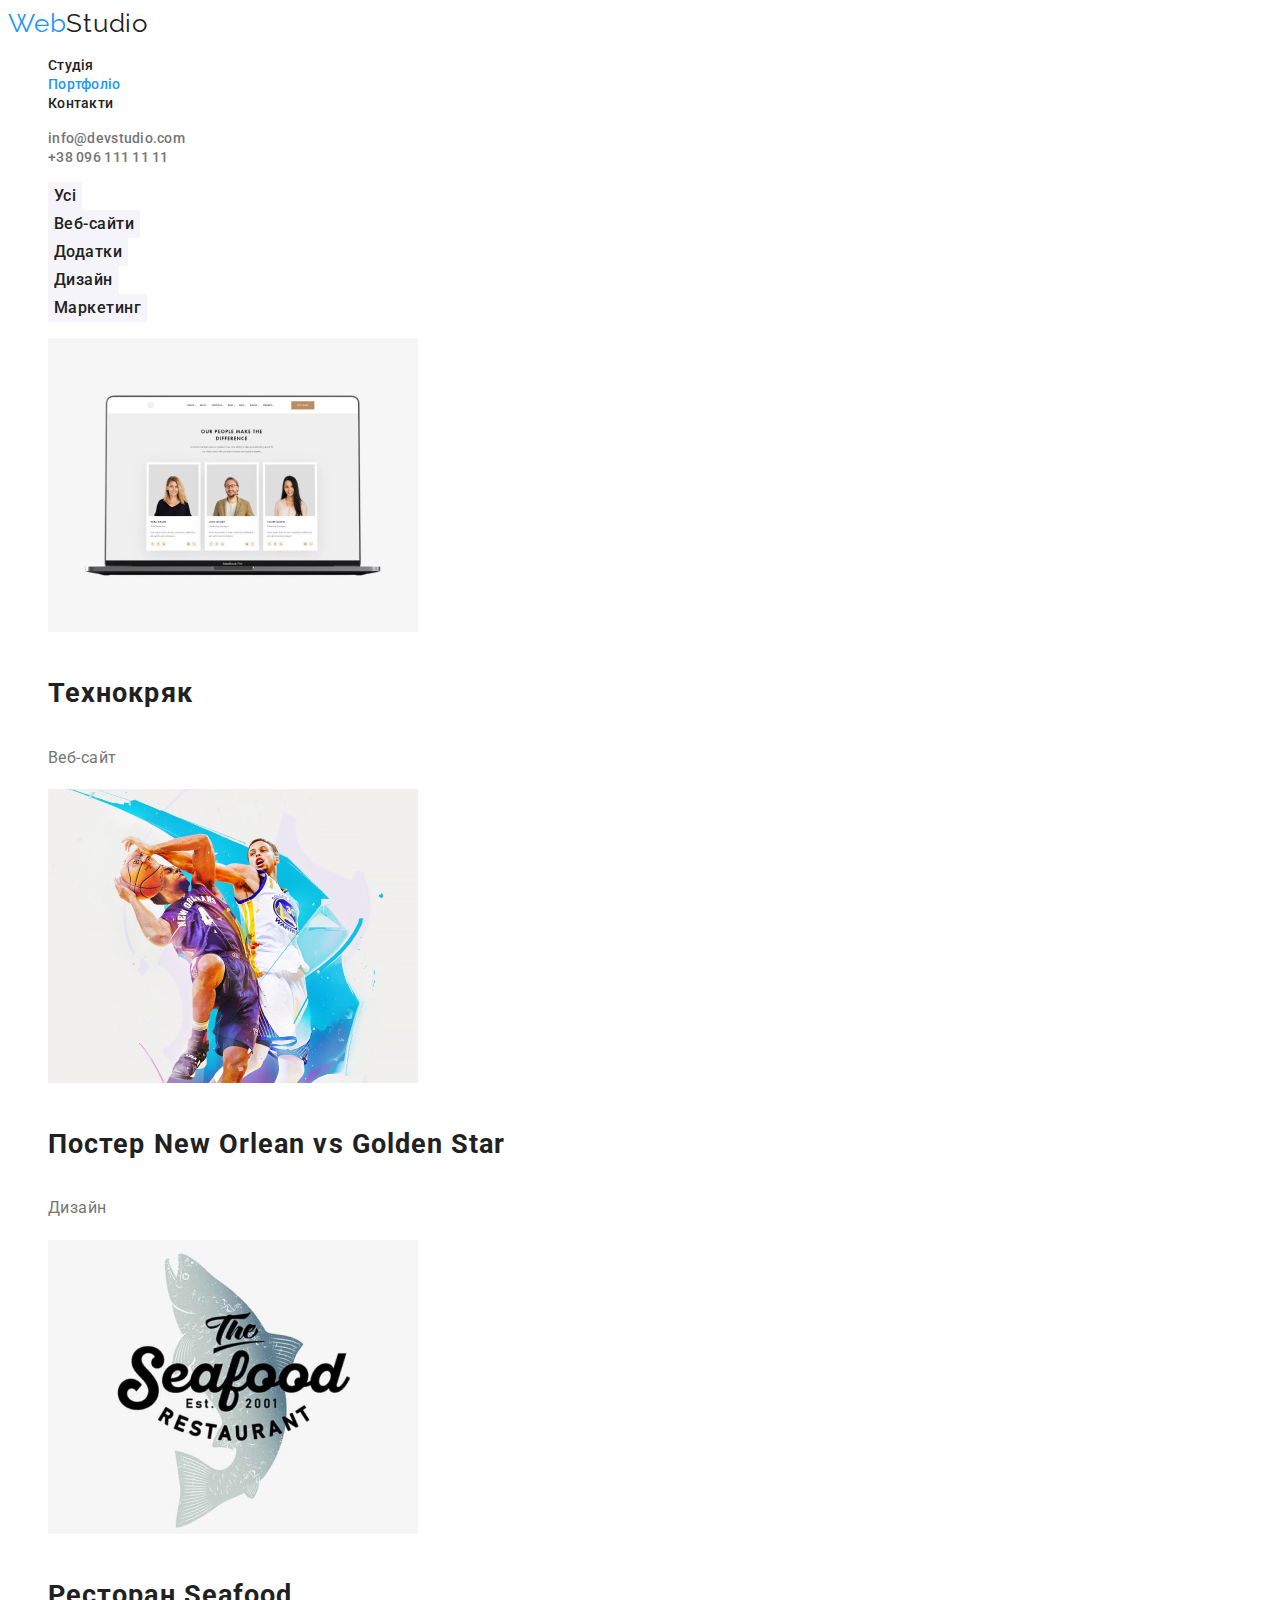
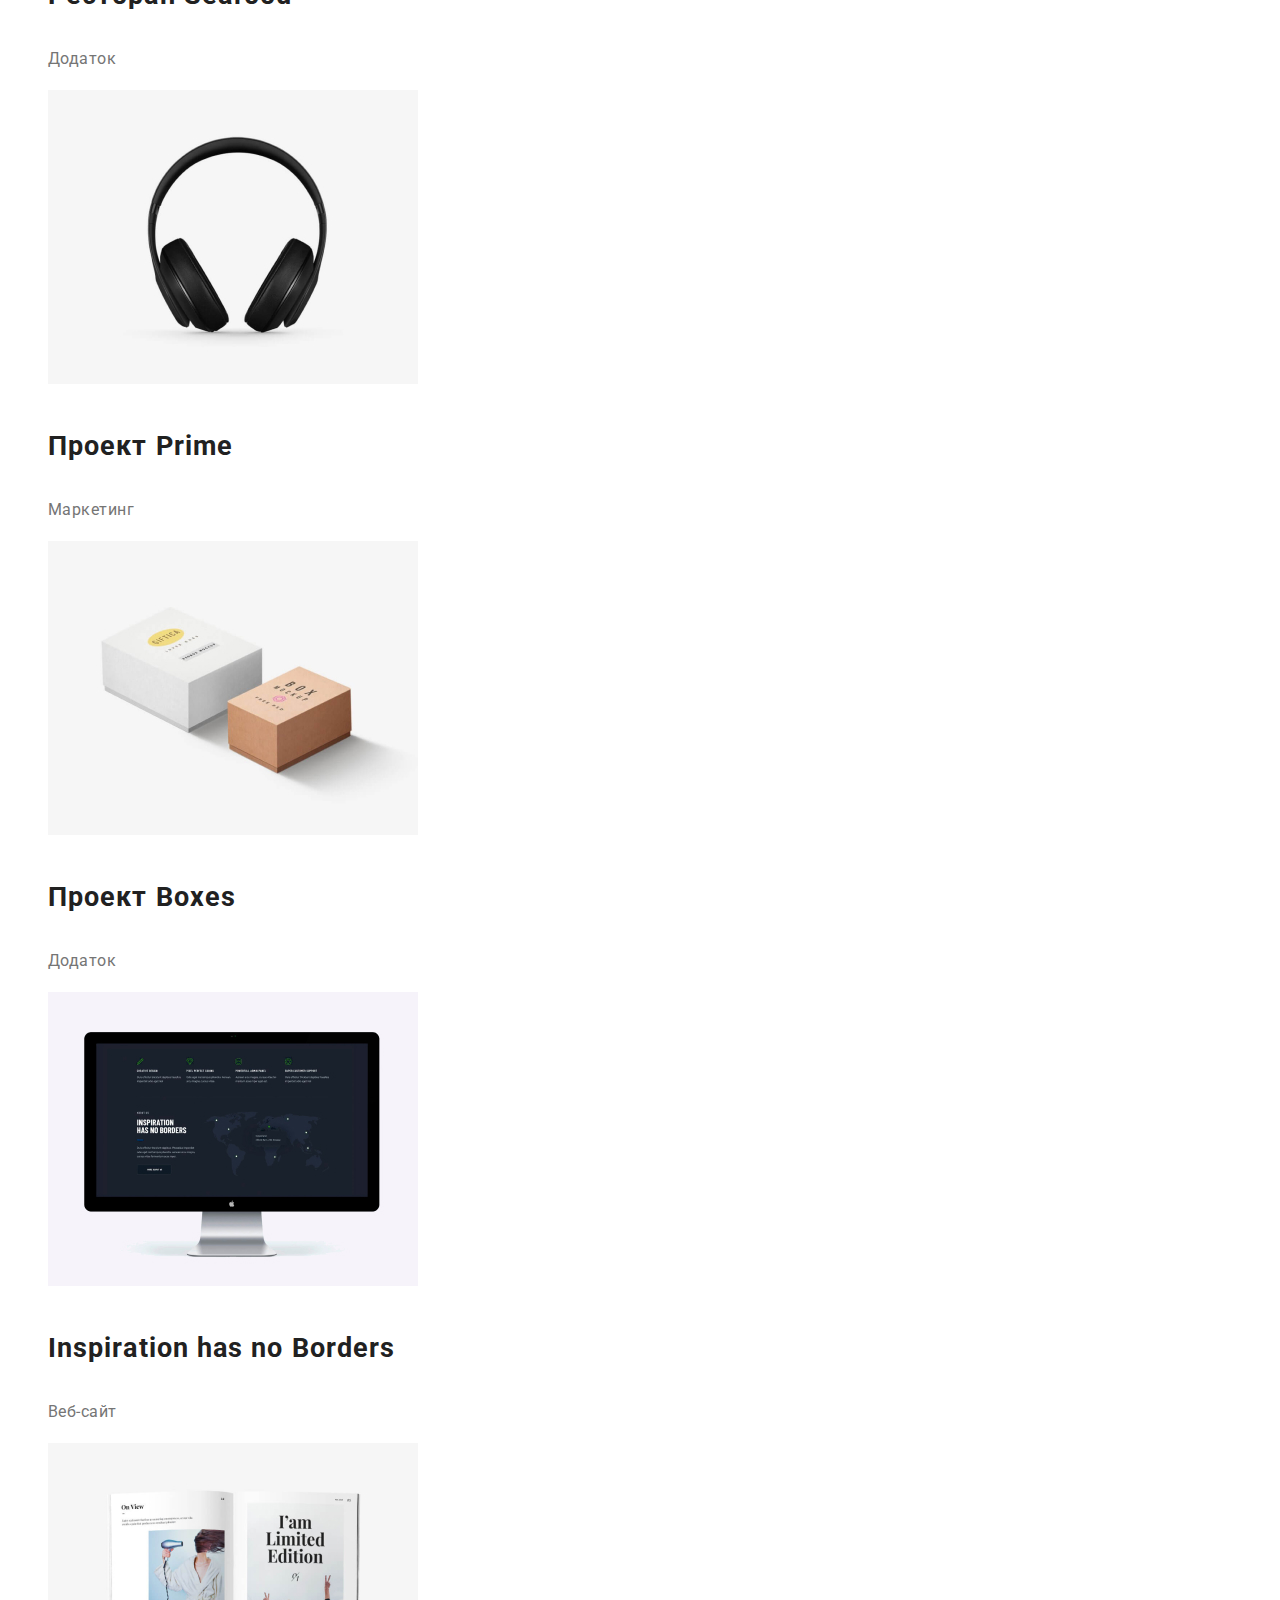
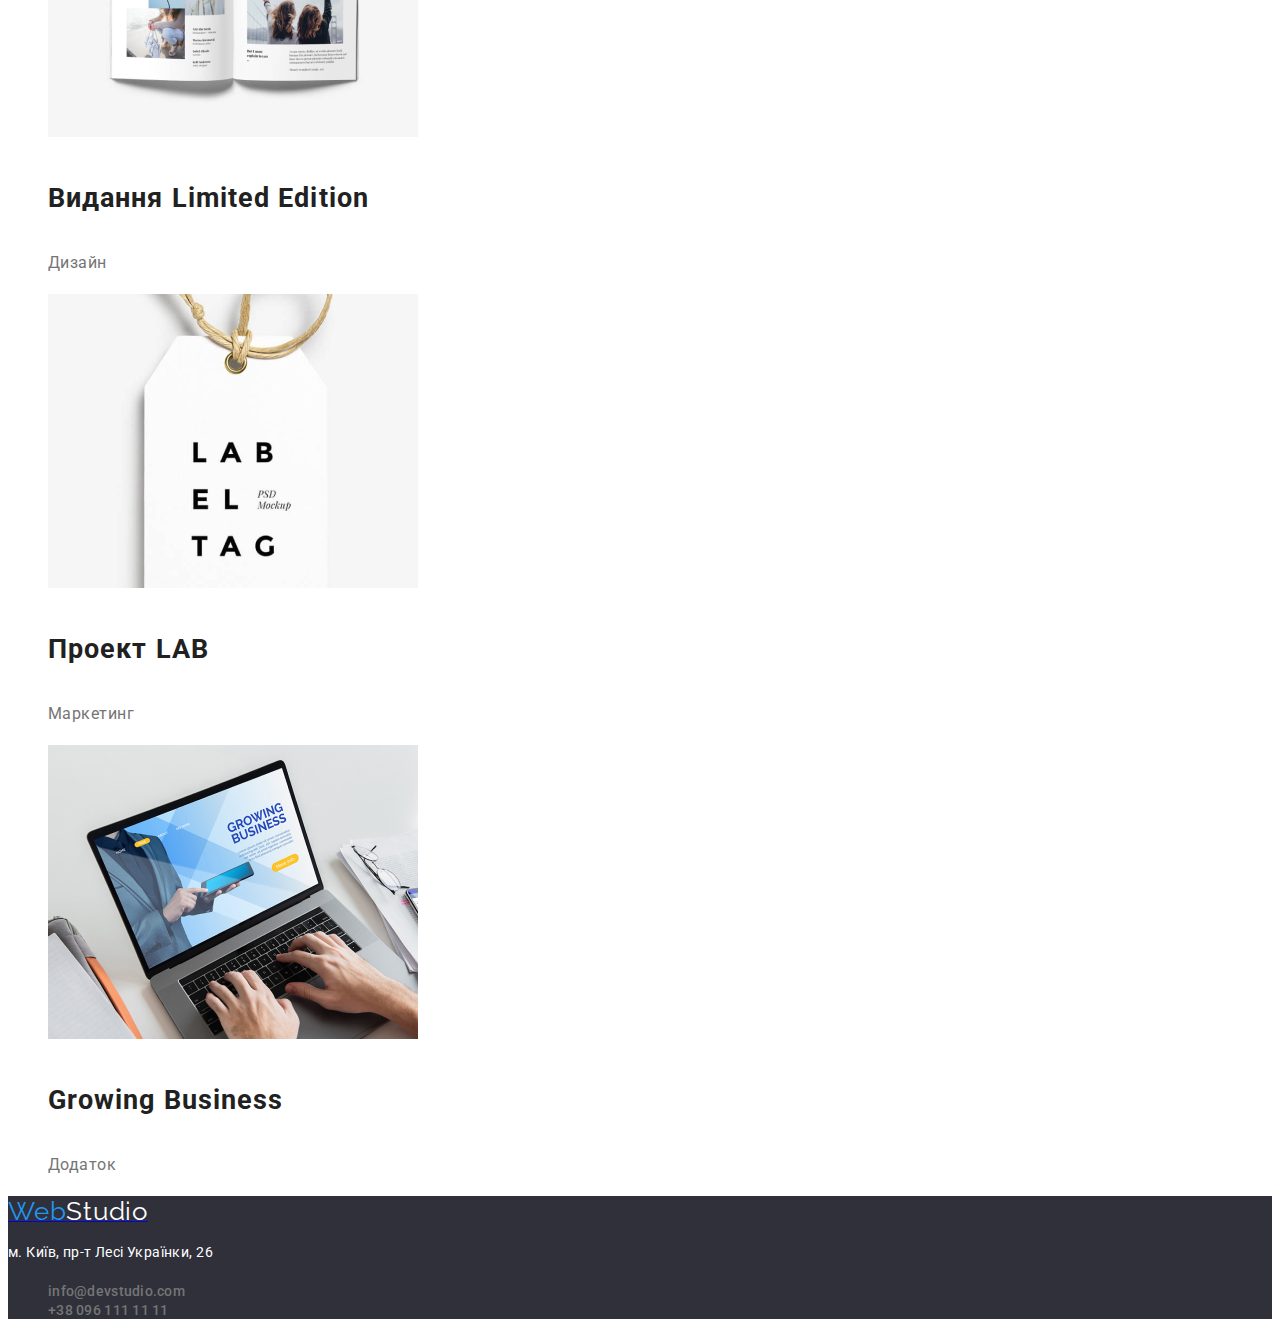
==== portfolio.html @ e09c67c6 "Create hw-03" ====
<!DOCTYPE html>
<!-- правка 1 -->
<html lang="uk">
<head>
    <meta charset="UTF-8">
    <meta http-equiv="X-UA-Compatible" content="IE=edge">
    <meta name="viewport" content="width=device-width, initial-scale=1.0">
    <title>Студія</title>
    <link rel="preconnect" href="https://fonts.googleapis.com">
    <link rel="preconnect" href="https://fonts.gstatic.com" crossorigin>
    <link href="https://fonts.googleapis.com/css2?family=Raleway:wght@700&family=Roboto:wght@400;500;700;900&display=swap"
    rel="stylesheet">

    <link rel="stylesheet" href="./css/styles.css">
</head>

<body class="page">
    <header>
            <!-- WebStudio Logo —- include "img" (in case of logo) or text (in case of formatted text) into "a"
            because normally users use it to return to a home page-->
            <!-- tag nav is also for "logo" -->
        <nav>
            <!-- Navigation -->
            <a href="./index.html" class="logo">
                <span class="logo-1-3">Web</span><span class="logo-2-3">Studio</span>
            </a>
            <ul class="list page-nav">
                <li><a href="./index.html">Студія</a></li>
                <li><a href="./portfolio.html" class="current">Портфоліо</a></li>
                <li><a href="">Контакти</a></li>
            </ul>
        </nav>
        <!-- Contacts List -->
        <ul class="list contact-nav">
            <li><a href="mailto:info@devstudio.com">info@devstudio.com</a></li>
            <li><a href="tel:+380961111111">+38 096 111 11 11</a></li>
        </ul>
    </header>
    <!-- Unique Page Content -->
    <main>
    <!-- Фільтр робіт -->
    <!-- правка 2 -->
    <section>
        <h1 class="hide-heading">Фільтр робіт</h1>
        <ul class="list">
            <li><button type="button" class="button">Усі</button></li>
            <li><button type="button" class="button">Веб-сайти</button></li>
            <li><button type="button" class="button">Додатки</button></li>
            <li><button type="button" class="button">Дизайн</button></li>
            <li><button type="button" class="button">Маркетинг</button></li>
        </ul>
    <!-- Роботи -->
        <h1 class="hide-heading">Роботи</h1>
        <ul class="list">
            <li class="works"><a href="" ><img src="./images/technokryak.jpg" alt="макет веб-сайту" width="370"><h2>Технокряк</h2><p>Веб-сайт</p></a></li>
            <li class="works"><a href="" ><img src="./images/neworlean.jpg" alt="постер" width="370"><h2>Постер New Orlean vs Golden Star</h2><p>Дизайн</p></a></li>
            <li class="works"><a href="" ><img src="./images/seafood.jpg" alt="лого додатку seafood" width="370"><h2>Ресторан Seafood</h2><p>Додаток</p></a></li>
            <li class="works"><a href="" ><img src="./images/prime.jpg" alt="логотип prime" width="370"><h2>Проект Prime</h2><p>Маркетинг</p></a></li>
            <li class="works"><a href="" ><img src="./images/boxes.jpg" alt="логотип boxes" width="370"><h2>Проект Boxes</h2><p>Додаток</p></a></li>
            <li class="works"><a href="" ><img src="./images/inspiration.jpg" alt="макет веб-сайту" width="370"><h2>Inspiration has no Borders</h2><p>Веб-сайт</p></a</li>
            <li class="works"><a href="" ><img src="./images/limited.jpg" alt="макет видання" width="370"><h2>Видання Limited Edition</h2><p>Дизайн</p></a></li>
            <li class="works"><a href="" ><img src="./images/projectlab.jpg" alt="логотип проект LAB" width="370"><h2>Проект LAB</h2><p>Маркетинг</p></a></li>
            <li class="works"><a href="" ><img src="./images/business.jpg" alt="макет Growing Business" width="370"><h2>Growing Business</h2><p>Додаток</p></a></li>
        </ul>
    </section>
    </main>
    <footer class="page-footer">
        <a href="./index.html">
            <span class="logo-1-3">Web</span><span class="logo-3-3">Studio</span>
        </a>
        <address class="address">
            <p class="entry">м. Київ, пр-т Лесі Українки, 26</p>
            <ul class="list contact-nav">
                <li><a href="mailto:info@devstudio.com" class="contact">info@devstudio.com</a></li>
                <li><a href="tel:+380961111111" class="contact">+38 096 111 11 11</a></li>
            </ul>
        </address>
    </footer>
</body>
</html>
---- css/styles.css ----
/* main text color: #212121 */
/* secondary text color: #757575 */
/* white text color: #FFFFFF */
/* white page bg color: #FFFFFF */
/* secondary page bg color: #F5F4FA */
/* accent color: #2196F3 */
/* dark hero bg and footer bg color: #2F303A */
/* off white color: #F5F4FA */

/* page main color custom css variables */
:root {
    --main-text-color: #212121;
    --secondary-text-color: #757575;
    --accent-color: #2196F3;
    --off-white-color: #F5F4FA;
    --white-text-color: #FFFFFF;
    --dark-background-color: #2F303A;
}

/* common page style */
.page {
    background-color: #FFFFFF;
    color: var(--secondary-text-color);
    font-family: 'Roboto', sans-serif;
}

/* logo style */
.logo-1-3 {
    color: var(--accent-color);
}

.logo-2-3 {
    color: var(--main-text-color);
}

.logo-3-3 {
    color: var(--white-text-color);
}

.logo,
.logo-1-3,
.logo-2-3,
.logo-3-3 {
    text-decoration: none;
    font-family: 'Raleway', sans-serif;
    font-size: 26px;
    line-height: 1.2;
    letter-spacing: 0.03em;
}

/* remove dots from list */
.list {
    list-style: none;
}

/* hide logical header */

.hide-heading {
    display: none;
}

/* page nav */
.page-nav a {
    color: var(--main-text-color);
    text-decoration: none;
    font-weight: 500;
    font-size: 14px;
    line-height: 1.14;
    letter-spacing: 0.02em;
}
.contact-nav a {
    color: var(--secondary-text-color);
    text-decoration: none;
    font-weight: 500;
    font-size: 14px;
    line-height: 1.14;
    letter-spacing: 0.02em;
}
.page-nav a:hover,
.contact-nav a:hover,
.page-nav a:focus,
.contact-nav a:focus {
    color: var(--accent-color);
}

.page-nav a.current {
    color: var(--accent-color);
}

/* hero */

.hero {
    background-color: var(--dark-background-color);
}

.hero .hero-title {
    color: var(--white-text-color);
    font-weight: 900;
    font-size: 44px;
    line-height: 1.36;
    text-align: center;
    letter-spacing: 0.06em;
    text-transform: uppercase;
}

.hero-button {
    color: var(--white-text-color);
    text-decoration: none;
    font-weight: 700;
    font-size: 16px;
    line-height: 1.88;
    display: flex;
    align-items: center;
    text-align: center;
    letter-spacing: 0.06em;
    
    background-color: var(--accent-color);

    width: 216px;
    height: 50px;
}

.hero-button:hover {
    cursor: pointer;
}

/* section title formatting */
.section.team {
    background-color: var(--off-white-color);
}

.section-title {
    color: var(--main-text-color);
    font-weight: 700;
    font-size: 14px;
    line-height: 1.14;
    letter-spacing: 0.03em;
    text-transform: uppercase;
}

.section-text {
    font-weight: 400;
    font-size: 14px;
    line-height: 1.71;
    letter-spacing: 0.03em;
}

.section-title.bigfont {
    font-size: 36px;
    line-height: 1.17;
    text-align: center;
    text-transform: unset;
}

/* our team */

.team-member {
    color: var(--main-text-color);
    font-weight: 500;
    font-size: 16px;
    line-height: 1.19;
    text-align: center;
    letter-spacing: 0.03em;
}

.work-position {
    font-weight: 400;
    font-size: 16px;
    line-height: 1.19;
    text-align: center;
    letter-spacing: 0.03em;
}

/* buttons */

.button {
    color: var(--main-text-color);
    background-color: var(--off-white-color);
    border: 0px;

    font-family: inherit;
    font-weight: 500;
    font-size: 16px;
    line-height: 1.62;
    letter-spacing: 0.03em;

    cursor: pointer;
}
.button:hover,
.button:focus {
    color: var(--white-text-color);
    background-color: var(--accent-color);
}

/* works section */

.works a {
    color: var(--main-text-color);
    text-decoration: none;
    font-weight: 700;
    font-size: 18px;
    line-height: 2;
    letter-spacing: 0.06em;
}

.works p {
    color: var(--secondary-text-color);
    font-weight: 400;
    font-size: 16px;
    line-height: 1.88;
    letter-spacing: 0.03em;
}

/* footer */
.page-footer {
    background-color: var(--dark-background-color);
}

.entry {
    color: var(--white-text-color);
    font-style: normal;
    font-weight: 400;
    font-size: 14px;
    line-height: 1.71;
    letter-spacing: 0.03em;
}

.contact {
    color: rgba(255, 255, 255, 0.6);
    font-style: normal;
    text-decoration: none;
    font-weight: 400;
    font-size: 14px;
    line-height: 1.71;
    letter-spacing: 0.03em;
}
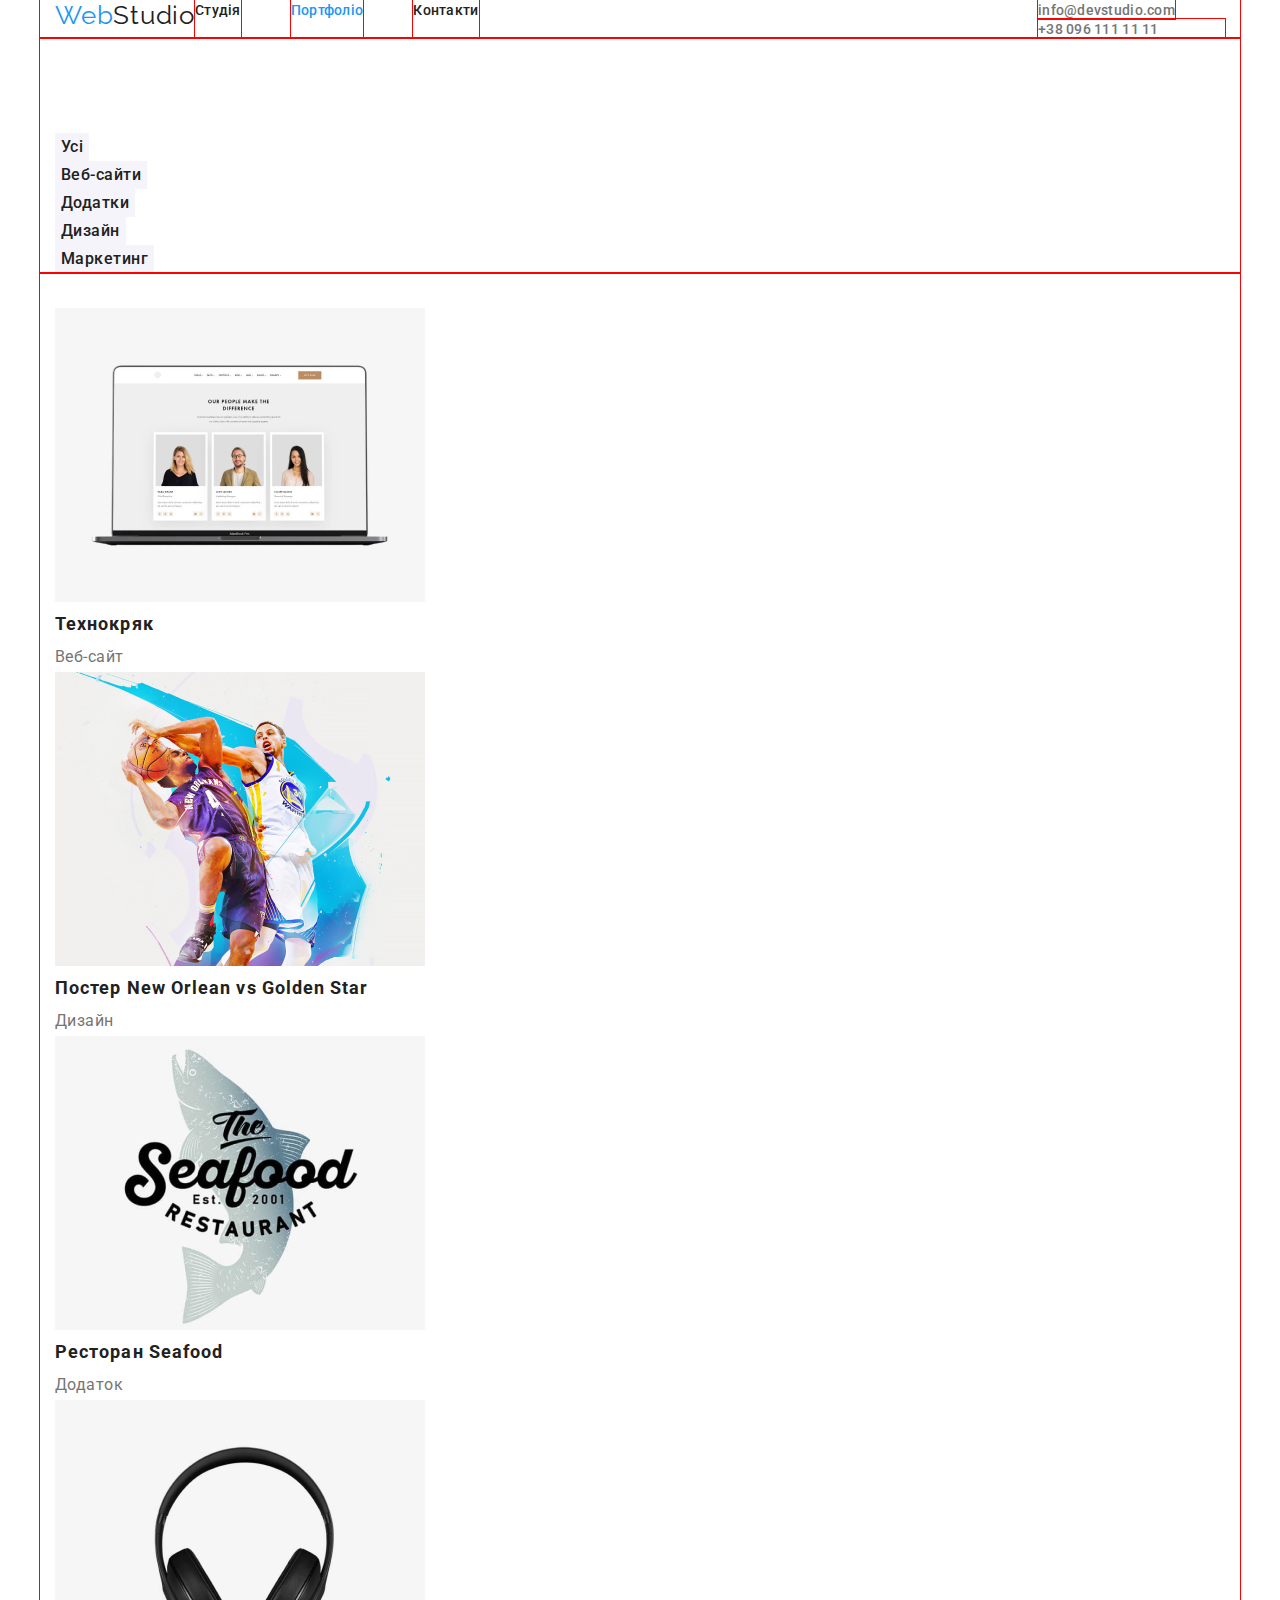
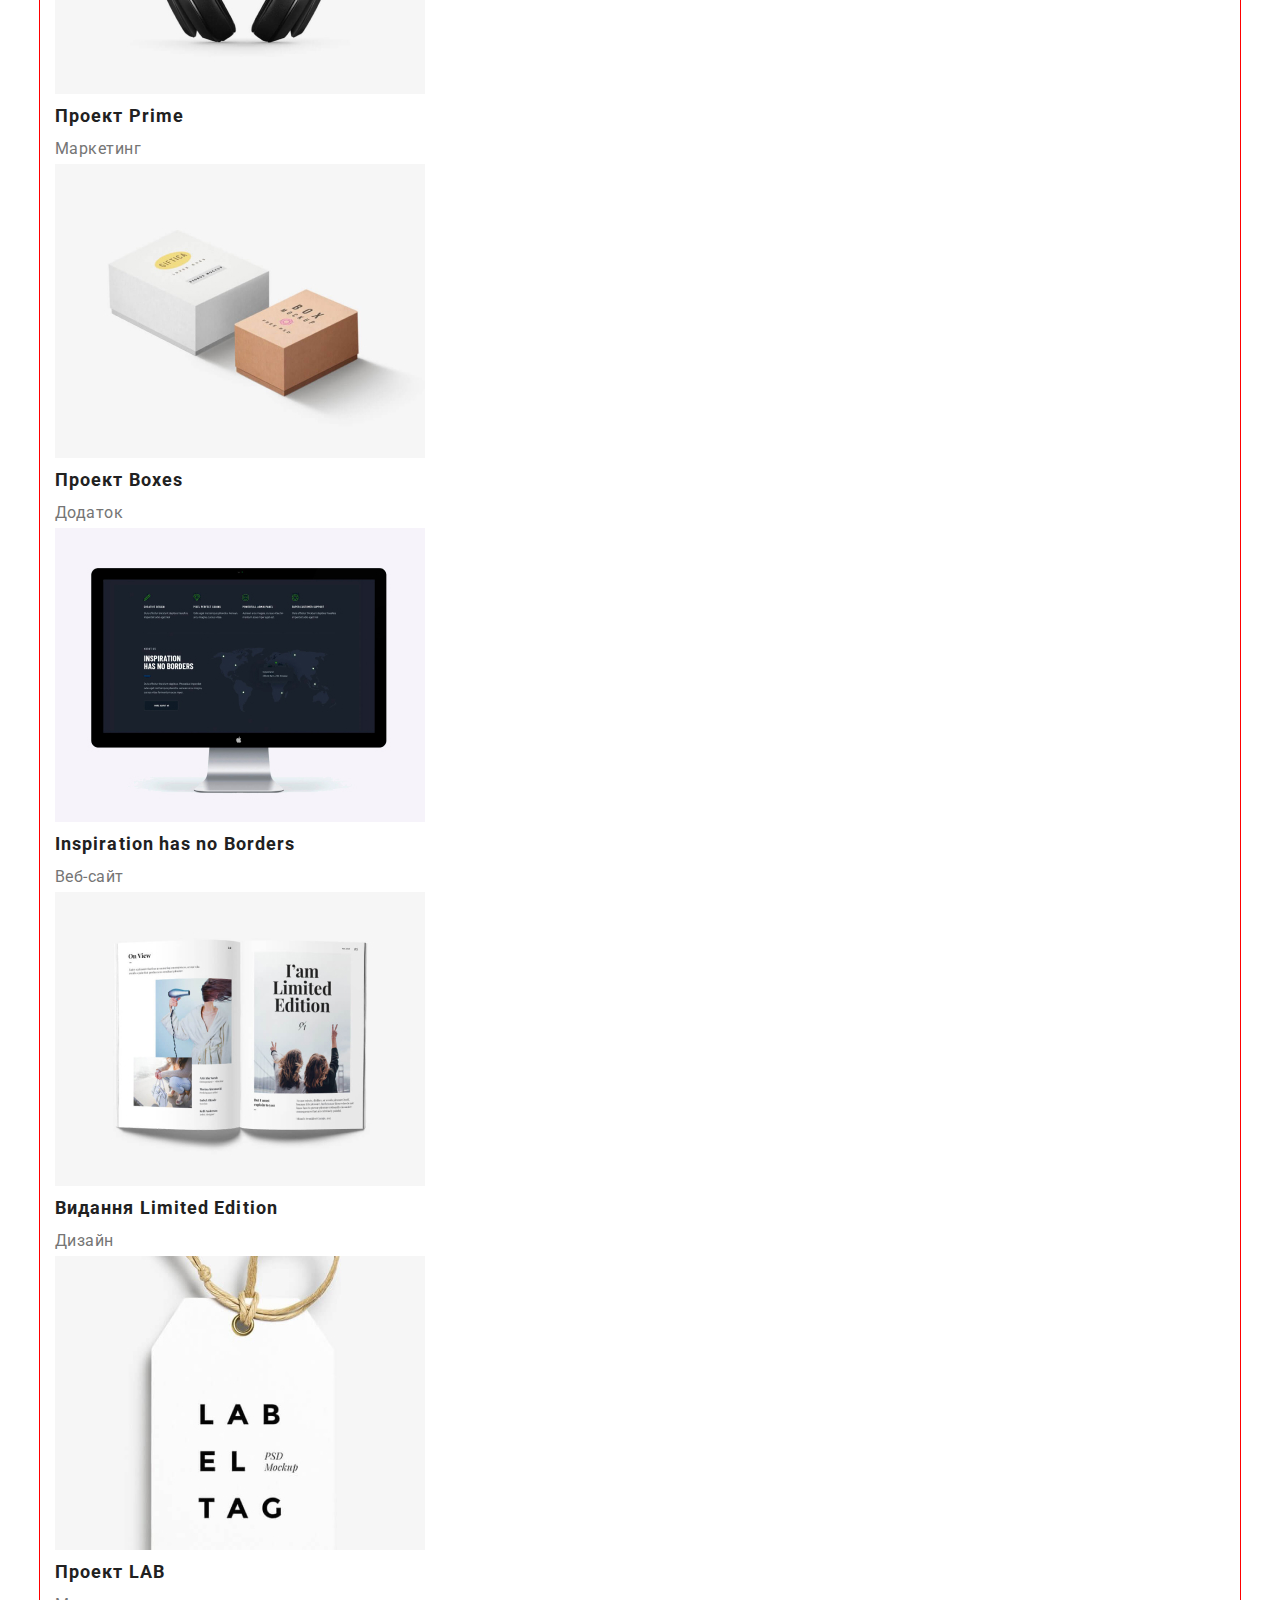
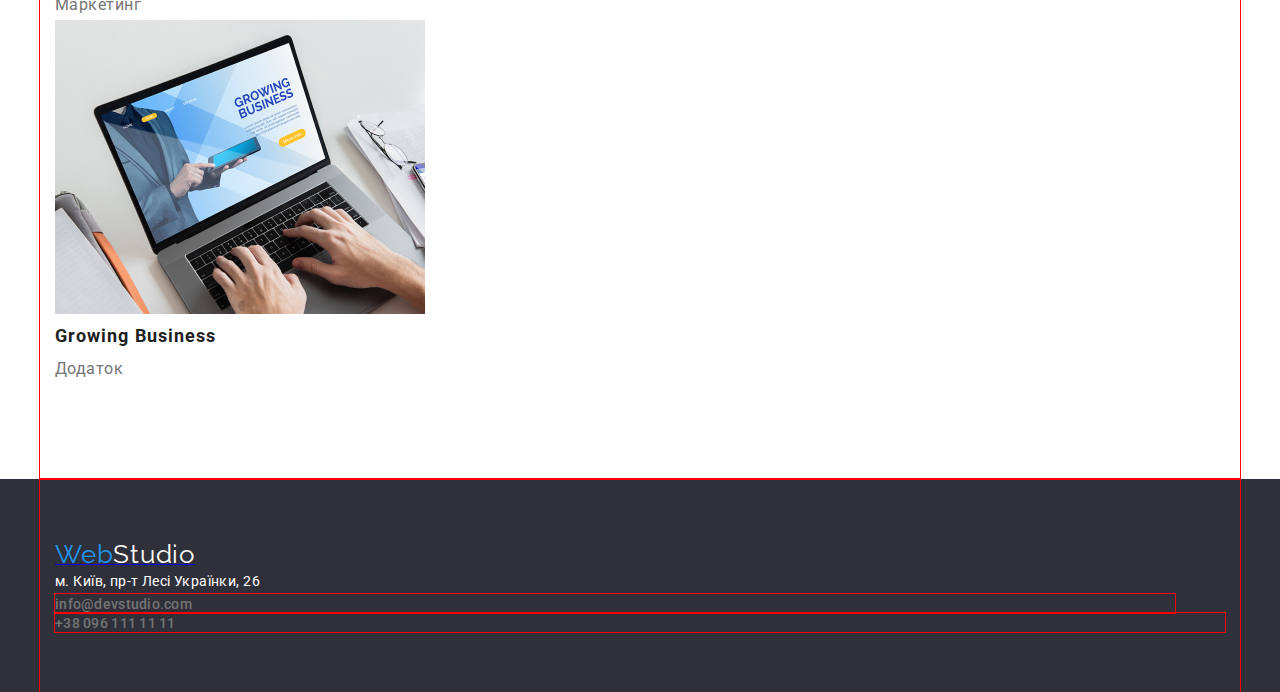
==== commit 4ebe575e: "set block model" ====
--- a/portfolio.html
+++ b/portfolio.html
@@ -1,5 +1,4 @@
 <!DOCTYPE html>
-<!-- правка 1 -->
 <html lang="uk">
 <head>
     <meta charset="UTF-8">
@@ -10,48 +9,53 @@
     <link rel="preconnect" href="https://fonts.gstatic.com" crossorigin>
     <link href="https://fonts.googleapis.com/css2?family=Raleway:wght@700&family=Roboto:wght@400;500;700;900&display=swap"
     rel="stylesheet">
-
+    <link rel="stylesheet" href="https://cdnjs.cloudflare.com/ajax/libs/modern-normalize/1.1.0/modern-normalize.min.css" integrity="sha512-wpPYUAdjBVSE4KJnH1VR1HeZfpl1ub8YT/NKx4PuQ5NmX2tKuGu6U/JRp5y+Y8XG2tV+wKQpNHVUX03MfMFn9Q==" crossorigin="anonymous" referrerpolicy="no-referrer" />
     <link rel="stylesheet" href="./css/styles.css">
 </head>
 
 <body class="page">
     <header>
+        <div class="container header-flex">
             <!-- WebStudio Logo —- include "img" (in case of logo) or text (in case of formatted text) into "a"
-            because normally users use it to return to a home page-->
-            <!-- tag nav is also for "logo" -->
-        <nav>
-            <!-- Navigation -->
-            <a href="./index.html" class="logo">
-                <span class="logo-1-3">Web</span><span class="logo-2-3">Studio</span>
-            </a>
-            <ul class="list page-nav">
-                <li><a href="./index.html">Студія</a></li>
-                <li><a href="./portfolio.html" class="current">Портфоліо</a></li>
-                <li><a href="">Контакти</a></li>
+                because normally users use it to return to a home page-->
+                <!-- tag nav is also for "logo" -->
+            <nav>
+                <!-- Navigation -->
+                <a href="./index.html" class="logo">
+                    <span class="logo-1-3">Web</span><span class="logo-2-3">Studio</span>
+                </a>
+                <ul class="list page-nav">
+                    <li><a href="./index.html">Студія</a></li>
+                    <li><a href="./portfolio.html" class="current">Портфоліо</a></li>
+                    <li><a href="">Контакти</a></li>
+                </ul>
+            </nav>
+            <!-- Contacts List -->
+            <ul class="list contact-nav">
+                <li><a href="mailto:info@devstudio.com">info@devstudio.com</a></li>
+                <li><a href="tel:+380961111111">+38 096 111 11 11</a></li>
             </ul>
-        </nav>
-        <!-- Contacts List -->
-        <ul class="list contact-nav">
-            <li><a href="mailto:info@devstudio.com">info@devstudio.com</a></li>
-            <li><a href="tel:+380961111111">+38 096 111 11 11</a></li>
-        </ul>
+        </div>
     </header>
     <!-- Unique Page Content -->
     <main>
     <!-- Фільтр робіт -->
-    <!-- правка 2 -->
     <section>
-        <h1 class="hide-heading">Фільтр робіт</h1>
-        <ul class="list">
-            <li><button type="button" class="button">Усі</button></li>
-            <li><button type="button" class="button">Веб-сайти</button></li>
-            <li><button type="button" class="button">Додатки</button></li>
-            <li><button type="button" class="button">Дизайн</button></li>
-            <li><button type="button" class="button">Маркетинг</button></li>
-        </ul>
+        <div class="container">
+            <h1 class="hide-heading">Фільтр робіт</h1>
+            <ul class="list filter-list">
+                <li><button type="button" class="button">Усі</button></li>
+                <li><button type="button" class="button">Веб-сайти</button></li>
+                <li><button type="button" class="button">Додатки</button></li>
+                <li><button type="button" class="button">Дизайн</button></li>
+                <li><button type="button" class="button">Маркетинг</button></li>
+            </ul>
+        </div>
+        
     <!-- Роботи -->
+    <div class="container">
         <h1 class="hide-heading">Роботи</h1>
-        <ul class="list">
+        <ul class="list works-list">
             <li class="works"><a href="" ><img src="./images/technokryak.jpg" alt="макет веб-сайту" width="370"><h2>Технокряк</h2><p>Веб-сайт</p></a></li>
             <li class="works"><a href="" ><img src="./images/neworlean.jpg" alt="постер" width="370"><h2>Постер New Orlean vs Golden Star</h2><p>Дизайн</p></a></li>
             <li class="works"><a href="" ><img src="./images/seafood.jpg" alt="лого додатку seafood" width="370"><h2>Ресторан Seafood</h2><p>Додаток</p></a></li>
@@ -62,19 +66,23 @@
             <li class="works"><a href="" ><img src="./images/projectlab.jpg" alt="логотип проект LAB" width="370"><h2>Проект LAB</h2><p>Маркетинг</p></a></li>
             <li class="works"><a href="" ><img src="./images/business.jpg" alt="макет Growing Business" width="370"><h2>Growing Business</h2><p>Додаток</p></a></li>
         </ul>
+    </div>
+        
     </section>
     </main>
     <footer class="page-footer">
-        <a href="./index.html">
-            <span class="logo-1-3">Web</span><span class="logo-3-3">Studio</span>
-        </a>
-        <address class="address">
-            <p class="entry">м. Київ, пр-т Лесі Українки, 26</p>
-            <ul class="list contact-nav">
-                <li><a href="mailto:info@devstudio.com" class="contact">info@devstudio.com</a></li>
-                <li><a href="tel:+380961111111" class="contact">+38 096 111 11 11</a></li>
-            </ul>
-        </address>
+        <div class="container footer-padding">
+            <a href="./index.html">
+                <span class="logo-1-3">Web</span><span class="logo-3-3">Studio</span>
+            </a>
+            <address class="address">
+                <p class="entry">м. Київ, пр-т Лесі Українки, 26</p>
+                <ul class="list contact-nav">
+                    <li><a href="mailto:info@devstudio.com" class="contact">info@devstudio.com</a></li>
+                    <li><a href="tel:+380961111111" class="contact">+38 096 111 11 11</a></li>
+                </ul>
+            </address>
+        </div>
     </footer>
 </body>
 </html>--- a/css/styles.css
+++ b/css/styles.css
@@ -17,11 +17,50 @@
     --dark-background-color: #2F303A;
 }
 
+p,
+h1,
+h2,
+h3,
+h4,
+h5,
+h6 {
+    margin: 0;
+}
 /* common page style */
 .page {
+    margin: 0;
     background-color: #FFFFFF;
     color: var(--secondary-text-color);
     font-family: 'Roboto', sans-serif;
+}
+
+html {
+    box-sizing: border-box;
+}
+
+*,
+*::before,
+*::after {
+    box-sizing: inherit;
+}
+
+.container {
+    width: 1200px;
+    padding-left: 15px;
+    padding-right: 15px;
+    margin-left: auto;
+    margin-right: auto;
+
+    outline: 1px solid red;
+}
+
+.header-flex {
+    display: flex;
+    justify-content: space-between;
+}
+
+nav {
+    display: flex;
 }
 
 /* logo style */
@@ -48,9 +87,35 @@
     letter-spacing: 0.03em;
 }
 
-/* remove dots from list */
+/* remove dots from list and settings reset */
 .list {
     list-style: none;
+    margin-top: 0;
+    margin-bottom: 0;
+    padding-left: 0;
+}
+
+.pros-list {
+    padding-top: 95px;
+}
+
+.activity-list {
+    padding-top: 95px;
+    padding-bottom: 95px;
+}
+
+.team-list {
+    padding-top: 95px;
+    padding-bottom: 95px;
+}
+
+.filter-list {
+    padding-top: 95px;
+}
+
+.works-list {
+    padding-top: 35px;
+    padding-bottom: 95px;
 }
 
 /* hide logical header */
@@ -60,6 +125,19 @@
 }
 
 /* page nav */
+.page-nav {
+    display: flex;
+    padding-left: 0;
+}
+
+.page-nav li {
+    outline: 1px solid red;
+}
+
+.page-nav li:not(:last-child) {
+    margin-right: 50px;
+}
+
 .page-nav a {
     color: var(--main-text-color);
     text-decoration: none;
@@ -68,6 +146,11 @@
     line-height: 1.14;
     letter-spacing: 0.02em;
 }
+
+.contact-nav {
+    padding-left: 0;
+}
+
 .contact-nav a {
     color: var(--secondary-text-color);
     text-decoration: none;
@@ -76,6 +159,16 @@
     line-height: 1.14;
     letter-spacing: 0.02em;
 }
+
+.contact-nav li {
+    outline: 1px solid red;
+    margin: 0;
+}
+
+.contact-nav li:not(:last-child) {
+    margin-right: 50px;
+}
+
 .page-nav a:hover,
 .contact-nav a:hover,
 .page-nav a:focus,
@@ -91,6 +184,10 @@
 
 .hero {
     background-color: var(--dark-background-color);
+    padding-top: 200px;
+    padding-bottom: 200px;
+    /* put text-align: center; into parent and all descendants will inherit centrical alignment */
+    text-align: center;
 }
 
 .hero .hero-title {
@@ -98,26 +195,27 @@
     font-weight: 900;
     font-size: 44px;
     line-height: 1.36;
-    text-align: center;
     letter-spacing: 0.06em;
     text-transform: uppercase;
+
+    margin-top: 0;
+    margin-bottom: 30px;
 }
 
 .hero-button {
     color: var(--white-text-color);
-    text-decoration: none;
     font-weight: 700;
-    font-size: 16px;
     line-height: 1.88;
-    display: flex;
-    align-items: center;
-    text-align: center;
     letter-spacing: 0.06em;
     
     background-color: var(--accent-color);
 
-    width: 216px;
+    min-width: 216px;
     height: 50px;
+
+    box-shadow: 0px 4px 4px rgba(0, 0, 0, 0.15);
+    border-radius: 4px;
+    border: 0;
 }
 
 .hero-button:hover {
@@ -136,6 +234,7 @@
     line-height: 1.14;
     letter-spacing: 0.03em;
     text-transform: uppercase;
+    margin-top:0;
 }
 
 .section-text {
@@ -150,6 +249,7 @@
     line-height: 1.17;
     text-align: center;
     text-transform: unset;
+    margin-bottom: 50px;
 }
 
 /* our team */
@@ -159,7 +259,6 @@
     font-weight: 500;
     font-size: 16px;
     line-height: 1.19;
-    text-align: center;
     letter-spacing: 0.03em;
 }
 
@@ -167,7 +266,6 @@
     font-weight: 400;
     font-size: 16px;
     line-height: 1.19;
-    text-align: center;
     letter-spacing: 0.03em;
 }
 
@@ -195,8 +293,11 @@
 /* works section */
 
 .works a {
-    color: var(--main-text-color);
-    text-decoration: none;
+    text-decoration: none;
+}
+
+.works h2 {
+    color: var(--main-text-color);
     font-weight: 700;
     font-size: 18px;
     line-height: 2;
@@ -216,6 +317,11 @@
     background-color: var(--dark-background-color);
 }
 
+.footer-padding {
+    padding-top: 60px;
+    padding-bottom: 60px;
+}
+
 .entry {
     color: var(--white-text-color);
     font-style: normal;
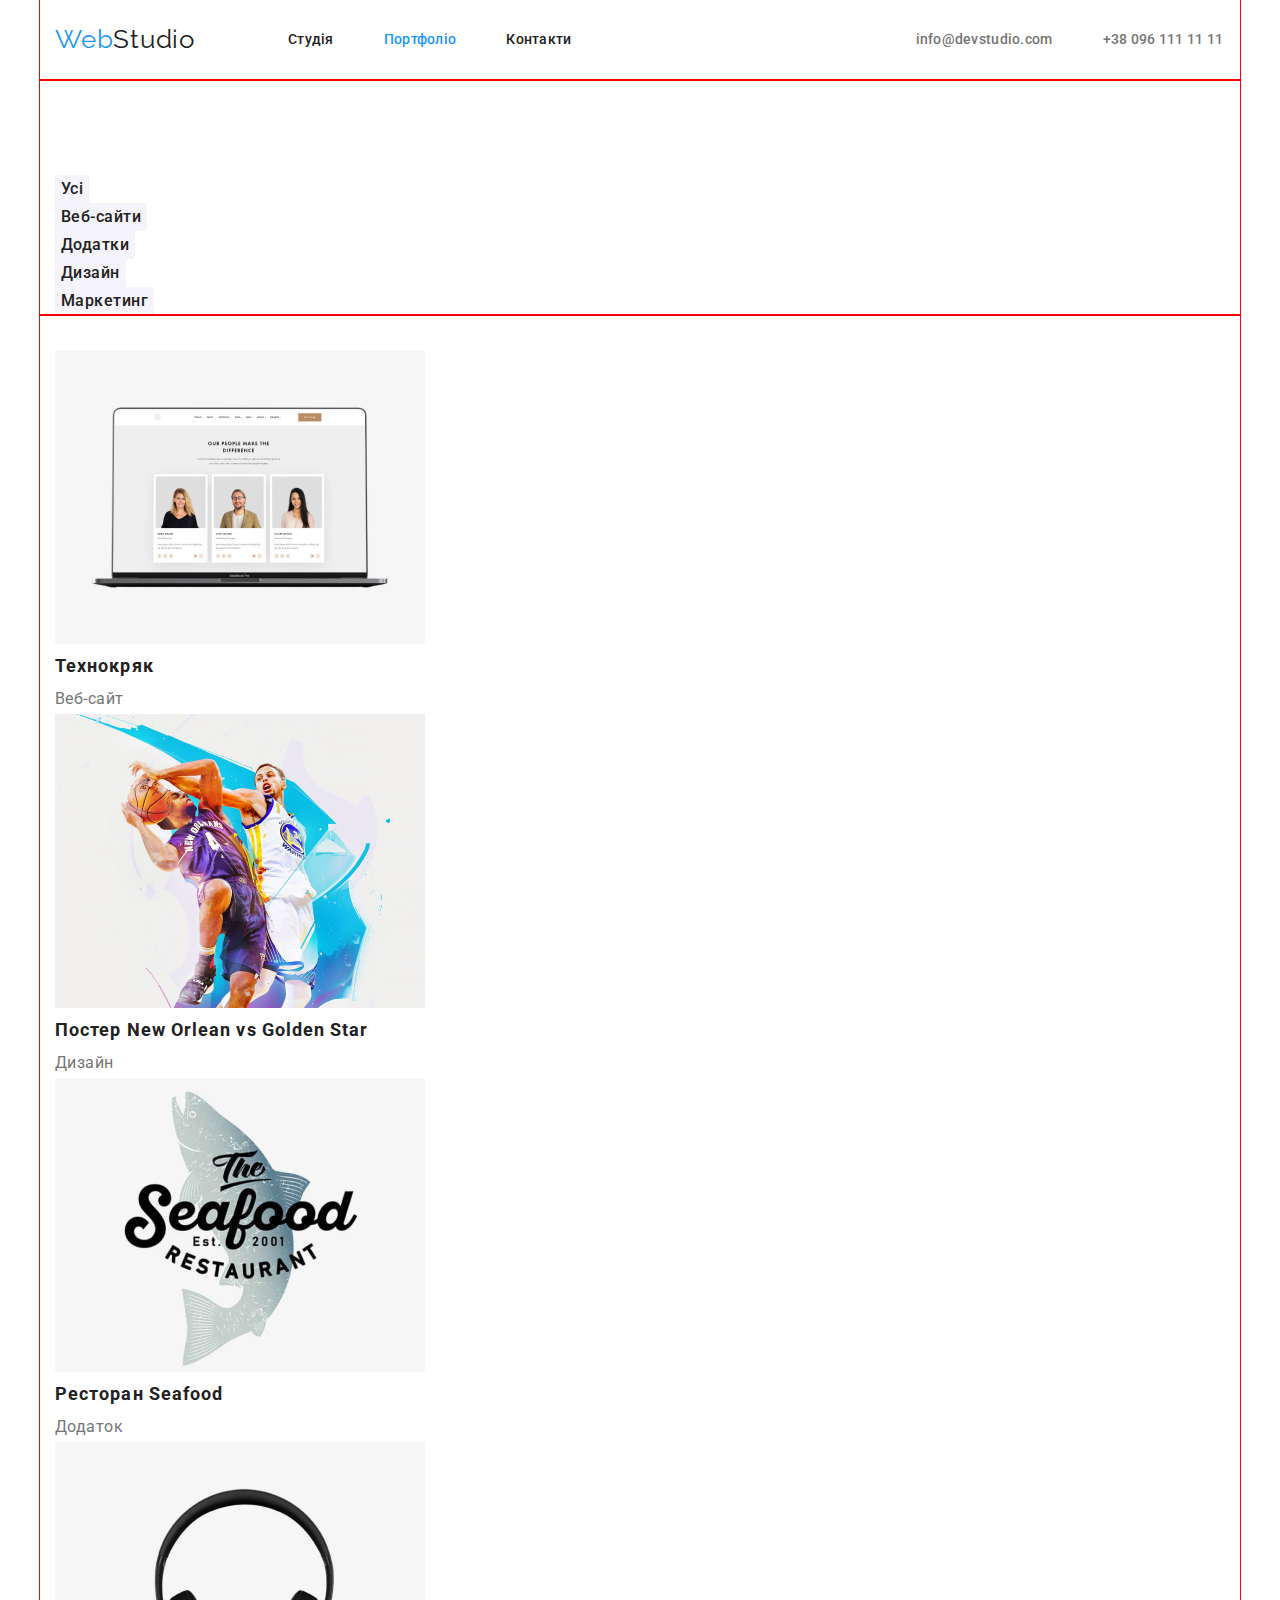
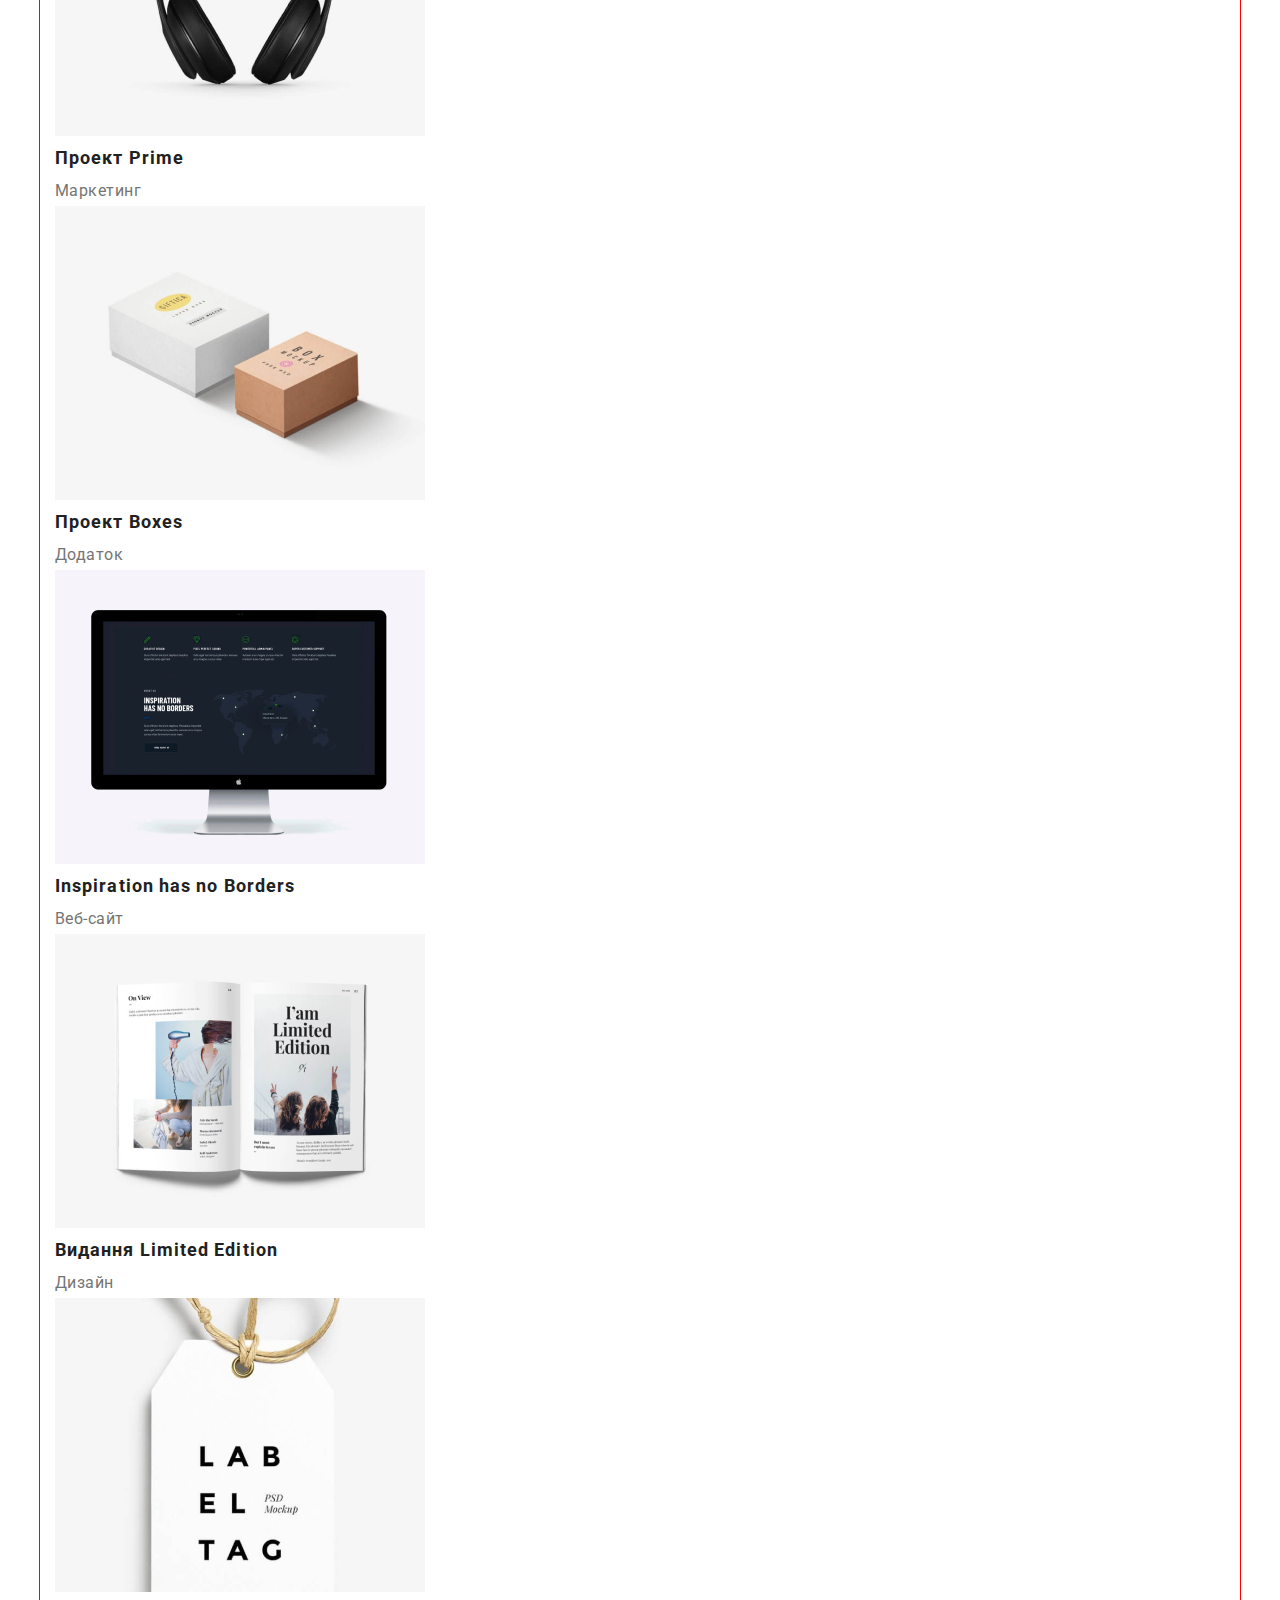
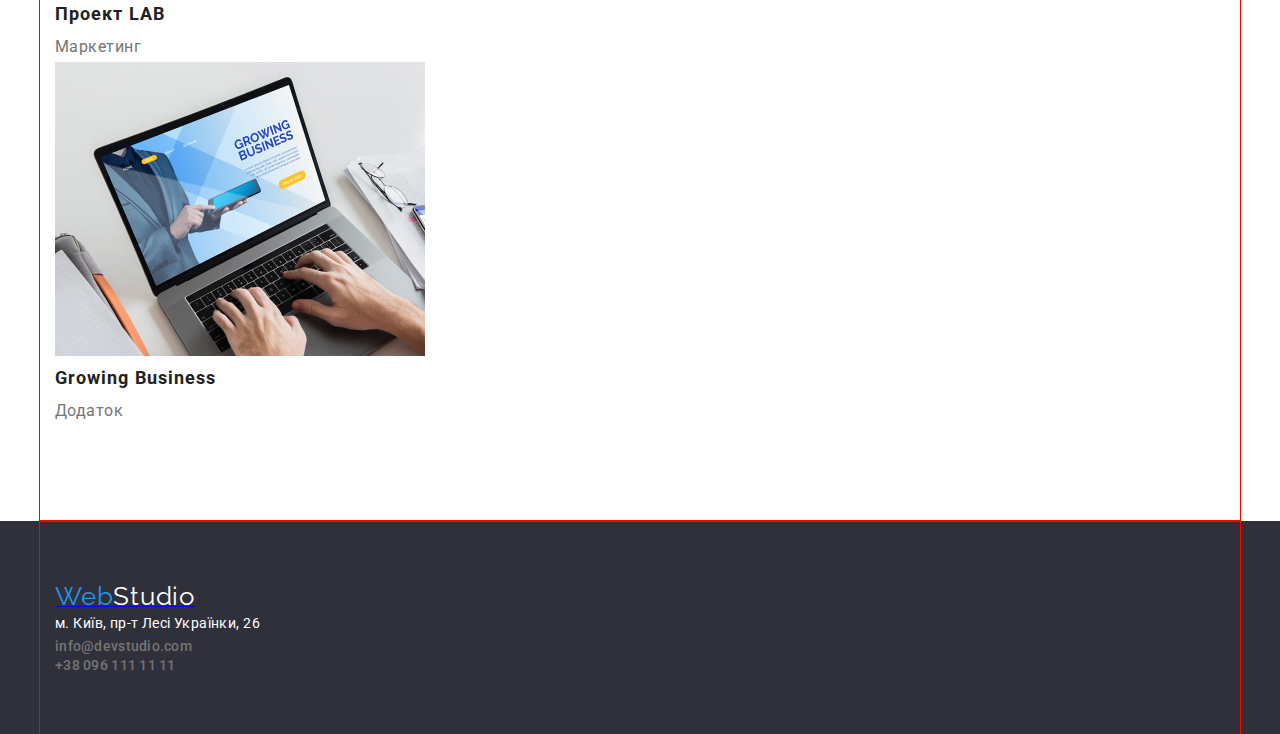
==== commit 10d9d6f8: "update header flex" ====
--- a/portfolio.html
+++ b/portfolio.html
@@ -14,8 +14,8 @@
 </head>
 
 <body class="page">
-    <header>
-        <div class="container header-flex">
+    <header class="container">
+        <div class="header-flex">
             <!-- WebStudio Logo —- include "img" (in case of logo) or text (in case of formatted text) into "a"
                 because normally users use it to return to a home page-->
                 <!-- tag nav is also for "logo" -->
@@ -31,7 +31,7 @@
                 </ul>
             </nav>
             <!-- Contacts List -->
-            <ul class="list contact-nav">
+            <ul class="list contact-nav contact-flex">
                 <li><a href="mailto:info@devstudio.com">info@devstudio.com</a></li>
                 <li><a href="tel:+380961111111">+38 096 111 11 11</a></li>
             </ul>
--- a/css/styles.css
+++ b/css/styles.css
@@ -56,11 +56,18 @@
 
 .header-flex {
     display: flex;
-    justify-content: space-between;
+    align-items: center;
+    height: 80px;
 }
 
 nav {
     display: flex;
+    margin-right: 344px;
+    align-items: center;
+}
+
+nav a {
+    display: block;
 }
 
 /* logo style */
@@ -74,6 +81,12 @@
 
 .logo-3-3 {
     color: var(--white-text-color);
+}
+
+.logo {
+    display: block;
+
+    margin-right: 93px;
 }
 
 .logo,
@@ -127,18 +140,18 @@
 /* page nav */
 .page-nav {
     display: flex;
-    padding-left: 0;
-}
-
-.page-nav li {
-    outline: 1px solid red;
 }
 
 .page-nav li:not(:last-child) {
     margin-right: 50px;
 }
-
+                        /* sequence for styles description: geometry -> colors&fonts -> animation & etc. */
 .page-nav a {
+    /* link is an inline element, so padding doesn't work.
+    to make it work make display: block (for block element)
+    or display: inline-block for inline-block element */
+    display: block;
+
     color: var(--main-text-color);
     text-decoration: none;
     font-weight: 500;
@@ -147,8 +160,16 @@
     letter-spacing: 0.02em;
 }
 
-.contact-nav {
-    padding-left: 0;
+.contact-flex {
+    display: flex;
+}
+
+.contact-flex li:not(:last-child) {
+    margin-right: 50px;
+}
+
+.contact-flex a {
+    display: block;
 }
 
 .contact-nav a {
@@ -161,12 +182,7 @@
 }
 
 .contact-nav li {
-    outline: 1px solid red;
     margin: 0;
-}
-
-.contact-nav li:not(:last-child) {
-    margin-right: 50px;
 }
 
 .page-nav a:hover,
@@ -184,10 +200,13 @@
 
 .hero {
     background-color: var(--dark-background-color);
+    /* put text-align: center; into parent and all descendants will inherit centrical alignment */
+    text-align: center;
+}
+
+.hero .container {
     padding-top: 200px;
     padding-bottom: 200px;
-    /* put text-align: center; into parent and all descendants will inherit centrical alignment */
-    text-align: center;
 }
 
 .hero .hero-title {
@@ -211,7 +230,7 @@
     background-color: var(--accent-color);
 
     min-width: 216px;
-    height: 50px;
+    min-height: 50px;
 
     box-shadow: 0px 4px 4px rgba(0, 0, 0, 0.15);
     border-radius: 4px;
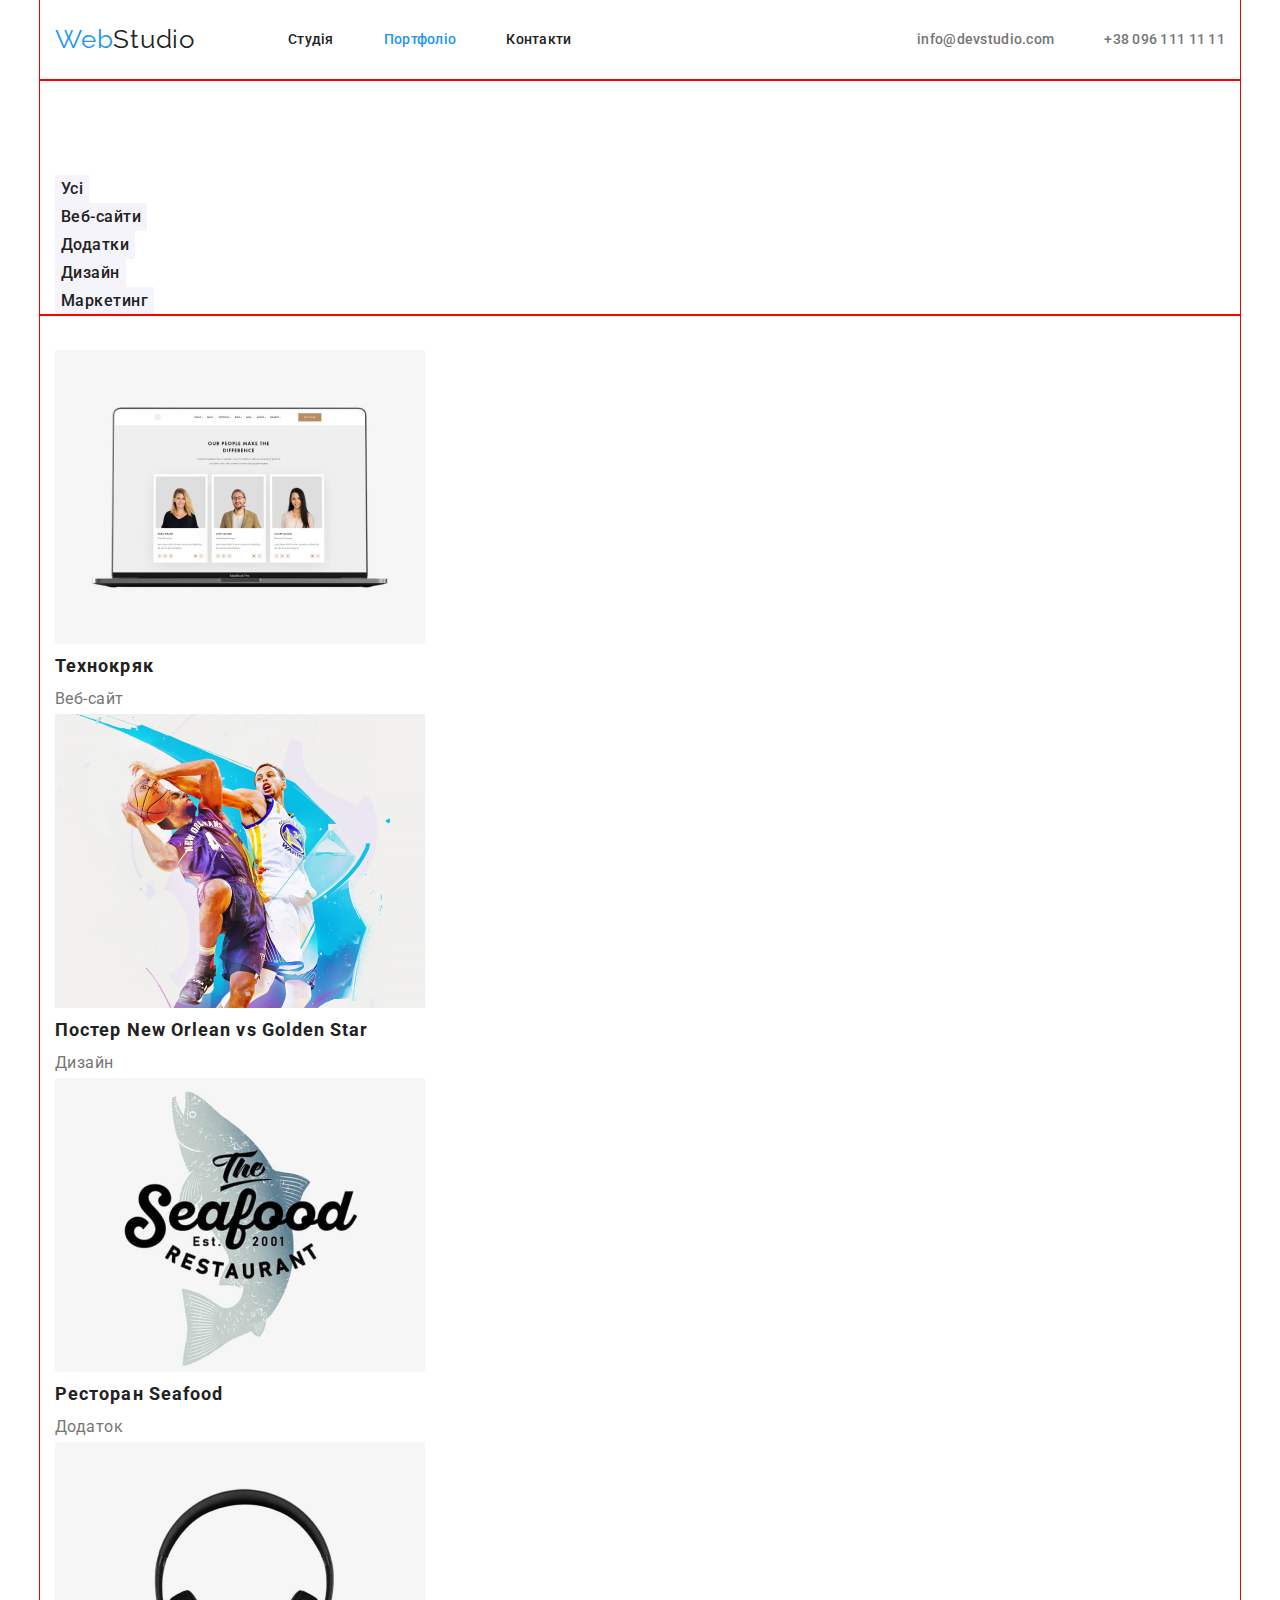
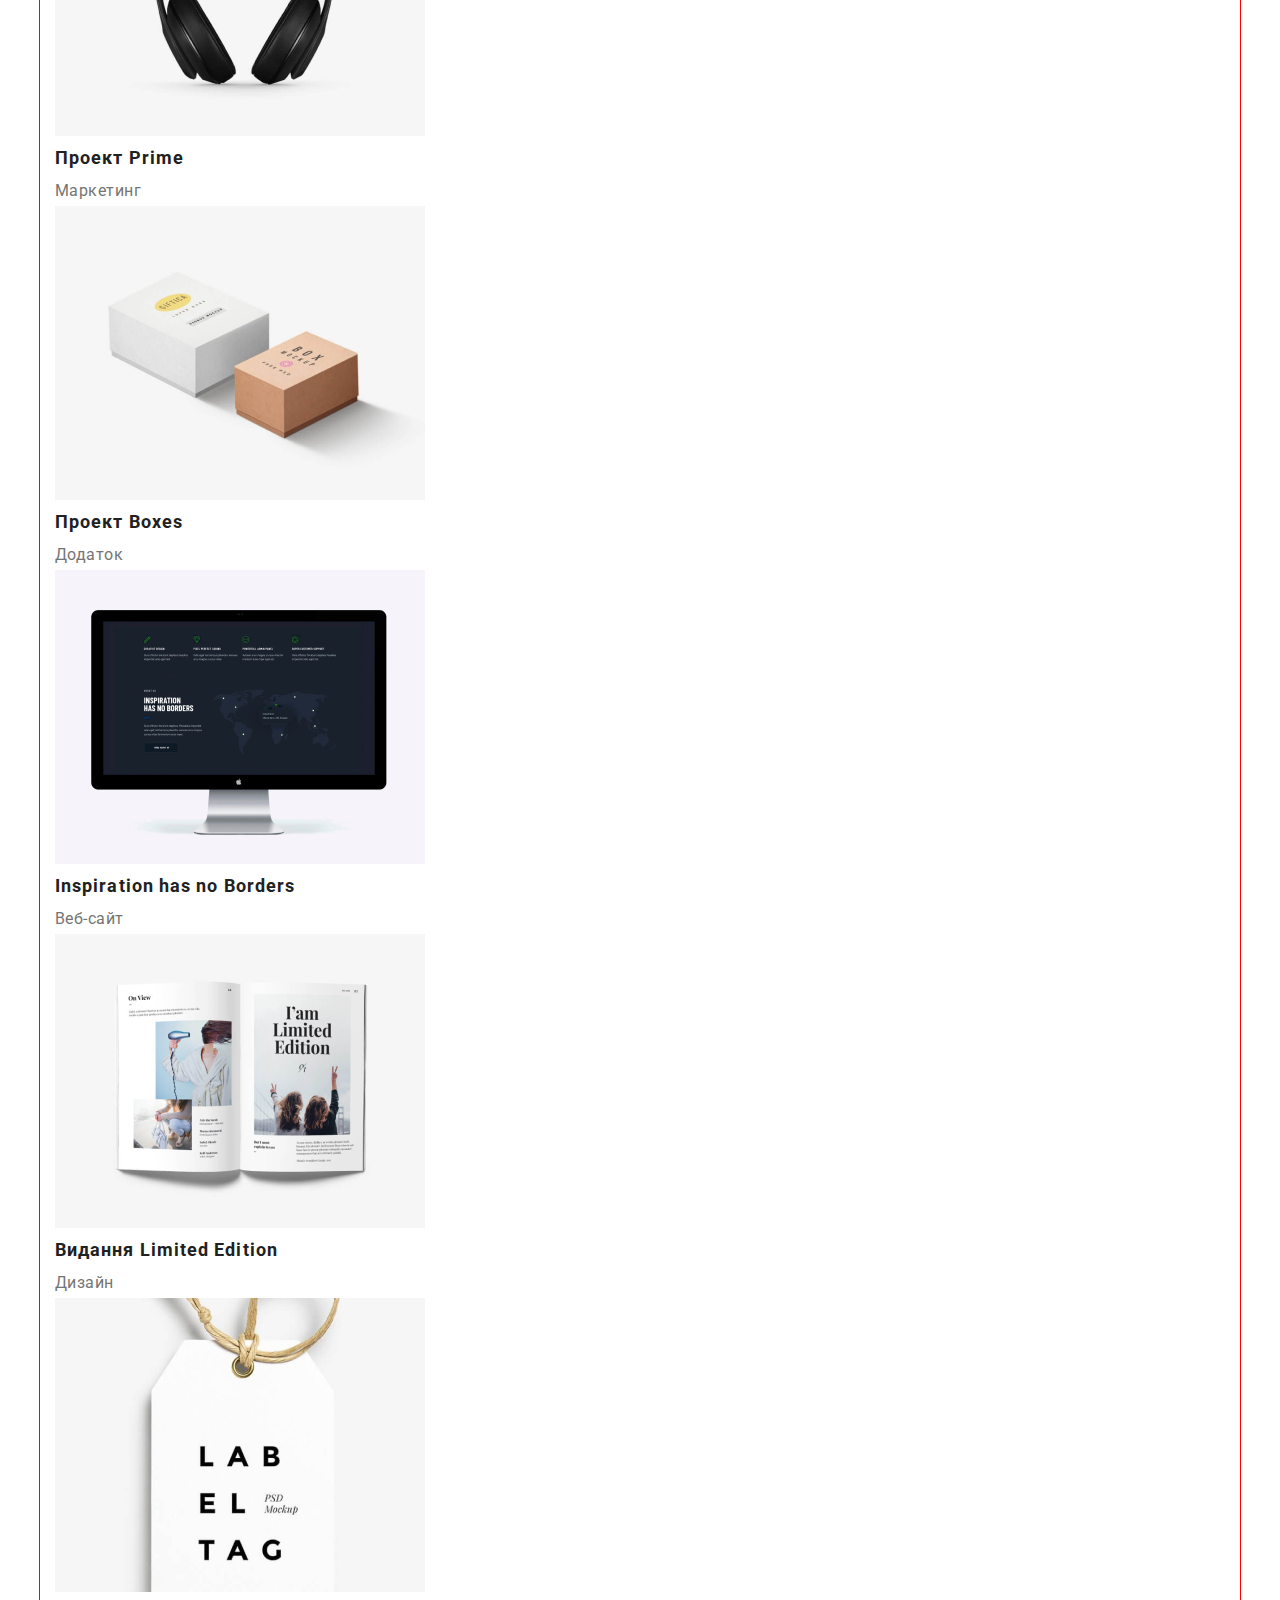
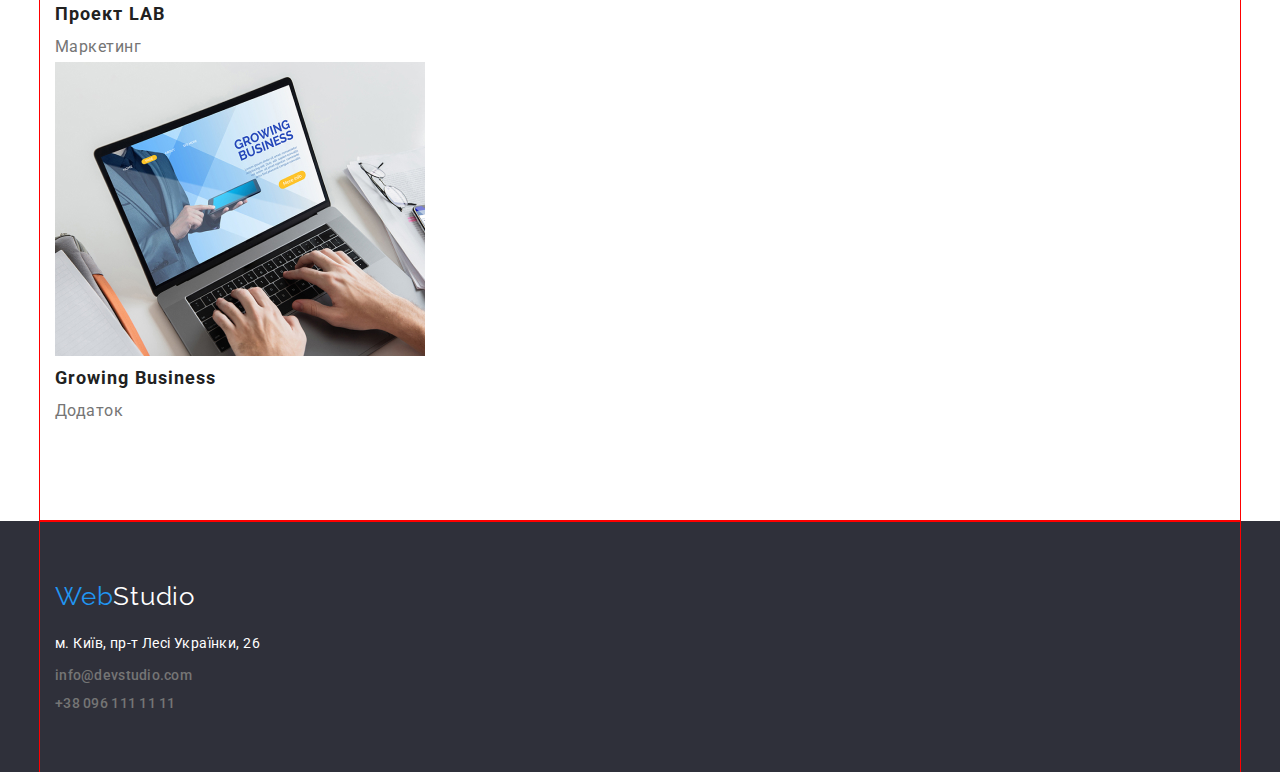
==== commit fcc35e4a: "update index portfolio and styles" ====
--- a/portfolio.html
+++ b/portfolio.html
@@ -72,7 +72,7 @@
     </main>
     <footer class="page-footer">
         <div class="container footer-padding">
-            <a href="./index.html">
+            <a href="./index.html" class="footer-logo">
                 <span class="logo-1-3">Web</span><span class="logo-3-3">Studio</span>
             </a>
             <address class="address">
--- a/css/styles.css
+++ b/css/styles.css
@@ -62,7 +62,7 @@
 
 nav {
     display: flex;
-    margin-right: 344px;
+    margin-right: auto;
     align-items: center;
 }
 
@@ -109,17 +109,53 @@
 }
 
 .pros-list {
-    padding-top: 95px;
-}
-
-.activity-list {
+    display: flex;
     padding-top: 95px;
     padding-bottom: 95px;
+
+    outline: 1px solid tomato;
+}
+
+.pros-list h3,
+.pros-list p {
+    display: block;
+    width: 270px;
+}
+
+.pros-list li:not(:last-child) {
+    margin-right: 30px;
+}
+
+.activity-list {
+    display: flex;
+    justify-content: space-between;;
+    padding-bottom: 95px;
 }
 
 .team-list {
-    padding-top: 95px;
+    display: flex;
+    justify-content: space-between;
     padding-bottom: 95px;
+}
+
+.card {
+    height: 368px;
+    background: var(--white-text-color);
+
+    box-shadow: 0px 1px 3px rgba(0, 0, 0, 0.12), 0px 1px 1px rgba(0, 0, 0, 0.14), 0px 2px 1px rgba(0, 0, 0, 0.2);
+    border-radius: 0px 0px 4px 4px;
+}
+
+.card h3 {
+    display: block;
+    margin-top: 30px;
+    margin-bottom: 10px;
+    text-align: center;
+}
+
+.card p {
+    text-align: center;
+
 }
 
 .filter-list {
@@ -151,6 +187,8 @@
     to make it work make display: block (for block element)
     or display: inline-block for inline-block element */
     display: block;
+    padding-top: 32px;
+    padding-bottom: 32px;
 
     color: var(--main-text-color);
     text-decoration: none;
@@ -170,6 +208,8 @@
 
 .contact-flex a {
     display: block;
+    padding-top: 32px;
+    padding-bottom: 32px;
 }
 
 .contact-nav a {
@@ -264,14 +304,21 @@
 }
 
 .section-title.bigfont {
+    padding-top: 50px;
+    padding-bottom: 50px;
+
     font-size: 36px;
     line-height: 1.17;
     text-align: center;
     text-transform: unset;
-    margin-bottom: 50px;
 }
 
 /* our team */
+
+.section.team .bigfont {
+ padding-top: 95px;
+ padding-bottom: 50px;
+}
 
 .team-member {
     color: var(--main-text-color);
@@ -341,6 +388,24 @@
     padding-bottom: 60px;
 }
 
+.footer-logo {
+    display: block;
+    text-decoration: none;
+    margin-bottom: 20px;
+    width: 145px;
+}
+
+.address p {
+    display: block;
+    margin-bottom: 9px;
+}
+
+.address li:not(:last-child) {
+    display: block;
+    margin-bottom: 9px;
+}
+
+
 .entry {
     color: var(--white-text-color);
     font-style: normal;
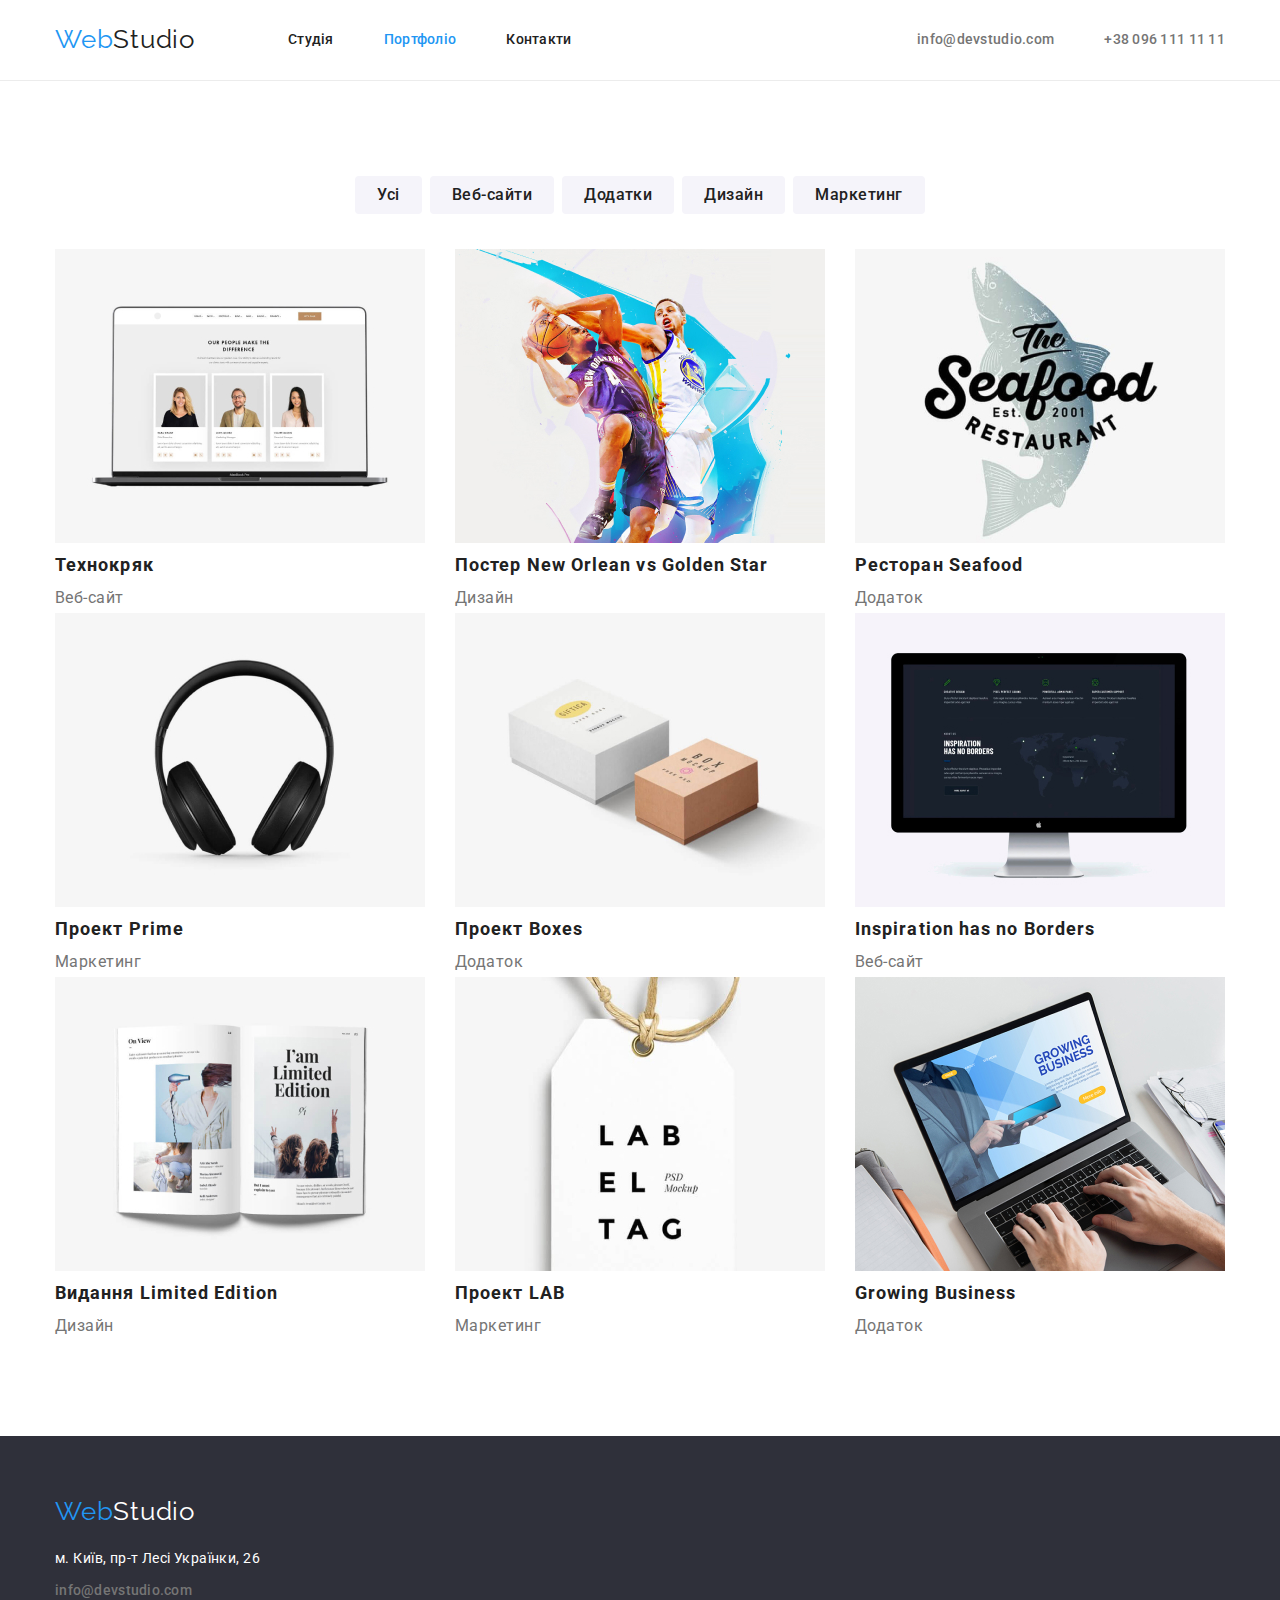
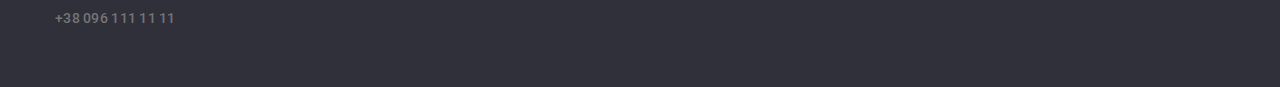
==== commit ad7679eb: "add header bottom line" ====
--- a/portfolio.html
+++ b/portfolio.html
@@ -14,28 +14,31 @@
 </head>
 
 <body class="page">
-    <header class="container">
-        <div class="header-flex">
-            <!-- WebStudio Logo —- include "img" (in case of logo) or text (in case of formatted text) into "a"
-                because normally users use it to return to a home page-->
-                <!-- tag nav is also for "logo" -->
-            <nav>
-                <!-- Navigation -->
-                <a href="./index.html" class="logo">
-                    <span class="logo-1-3">Web</span><span class="logo-2-3">Studio</span>
-                </a>
-                <ul class="list page-nav">
-                    <li><a href="./index.html">Студія</a></li>
-                    <li><a href="./portfolio.html" class="current">Портфоліо</a></li>
-                    <li><a href="">Контакти</a></li>
+    <header class="page-header">
+        <div class="container">
+            <div class="header-flex">
+                <!-- WebStudio Logo —- include "img" (in case of logo) or text (in case of formatted text) into "a"
+                    because normally users use it to return to a home page-->
+                    <!-- tag nav is also for "logo" -->
+                <nav>
+                    <!-- Navigation -->
+                    <a href="./index.html" class="logo">
+                        <span class="logo-1-3">Web</span><span class="logo-2-3">Studio</span>
+                    </a>
+                    <ul class="list page-nav">
+                        <li><a href="./index.html">Студія</a></li>
+                        <li><a href="./portfolio.html" class="current">Портфоліо</a></li>
+                        <li><a href="">Контакти</a></li>
+                    </ul>
+                </nav>
+                <!-- Contacts List -->
+                <ul class="list contact-nav contact-flex">
+                    <li><a href="mailto:info@devstudio.com">info@devstudio.com</a></li>
+                    <li><a href="tel:+380961111111">+38 096 111 11 11</a></li>
                 </ul>
-            </nav>
-            <!-- Contacts List -->
-            <ul class="list contact-nav contact-flex">
-                <li><a href="mailto:info@devstudio.com">info@devstudio.com</a></li>
-                <li><a href="tel:+380961111111">+38 096 111 11 11</a></li>
-            </ul>
+            </div>
         </div>
+
     </header>
     <!-- Unique Page Content -->
     <main>
--- a/css/styles.css
+++ b/css/styles.css
@@ -50,8 +50,10 @@
     padding-right: 15px;
     margin-left: auto;
     margin-right: auto;
-
-    outline: 1px solid red;
+}
+
+.page-header {
+    border-bottom: 1px solid #ececec;
 }
 
 .header-flex {
@@ -112,8 +114,6 @@
     display: flex;
     padding-top: 95px;
     padding-bottom: 95px;
-
-    outline: 1px solid tomato;
 }
 
 .pros-list h3,
@@ -159,12 +159,28 @@
 }
 
 .filter-list {
+    display: flex;
+    justify-content: center;
     padding-top: 95px;
 }
 
+.filter-list li:not(:last-child) {
+    margin-right: 8px;
+}
+
 .works-list {
+    display: flex;
+    flex-wrap: wrap;
     padding-top: 35px;
     padding-bottom: 95px;
+}
+
+.works-list li {
+    margin-right: 30px;
+}
+
+.works-list li:nth-child(3n) {
+    margin-right: 0;
 }
 
 /* hide logical header */
@@ -338,9 +354,13 @@
 /* buttons */
 
 .button {
+    background: #F5F4FA;
+    border-radius: 4px;
+    border: 0px;
+    padding: 6px 22px;
+
     color: var(--main-text-color);
     background-color: var(--off-white-color);
-    border: 0px;
 
     font-family: inherit;
     font-weight: 500;
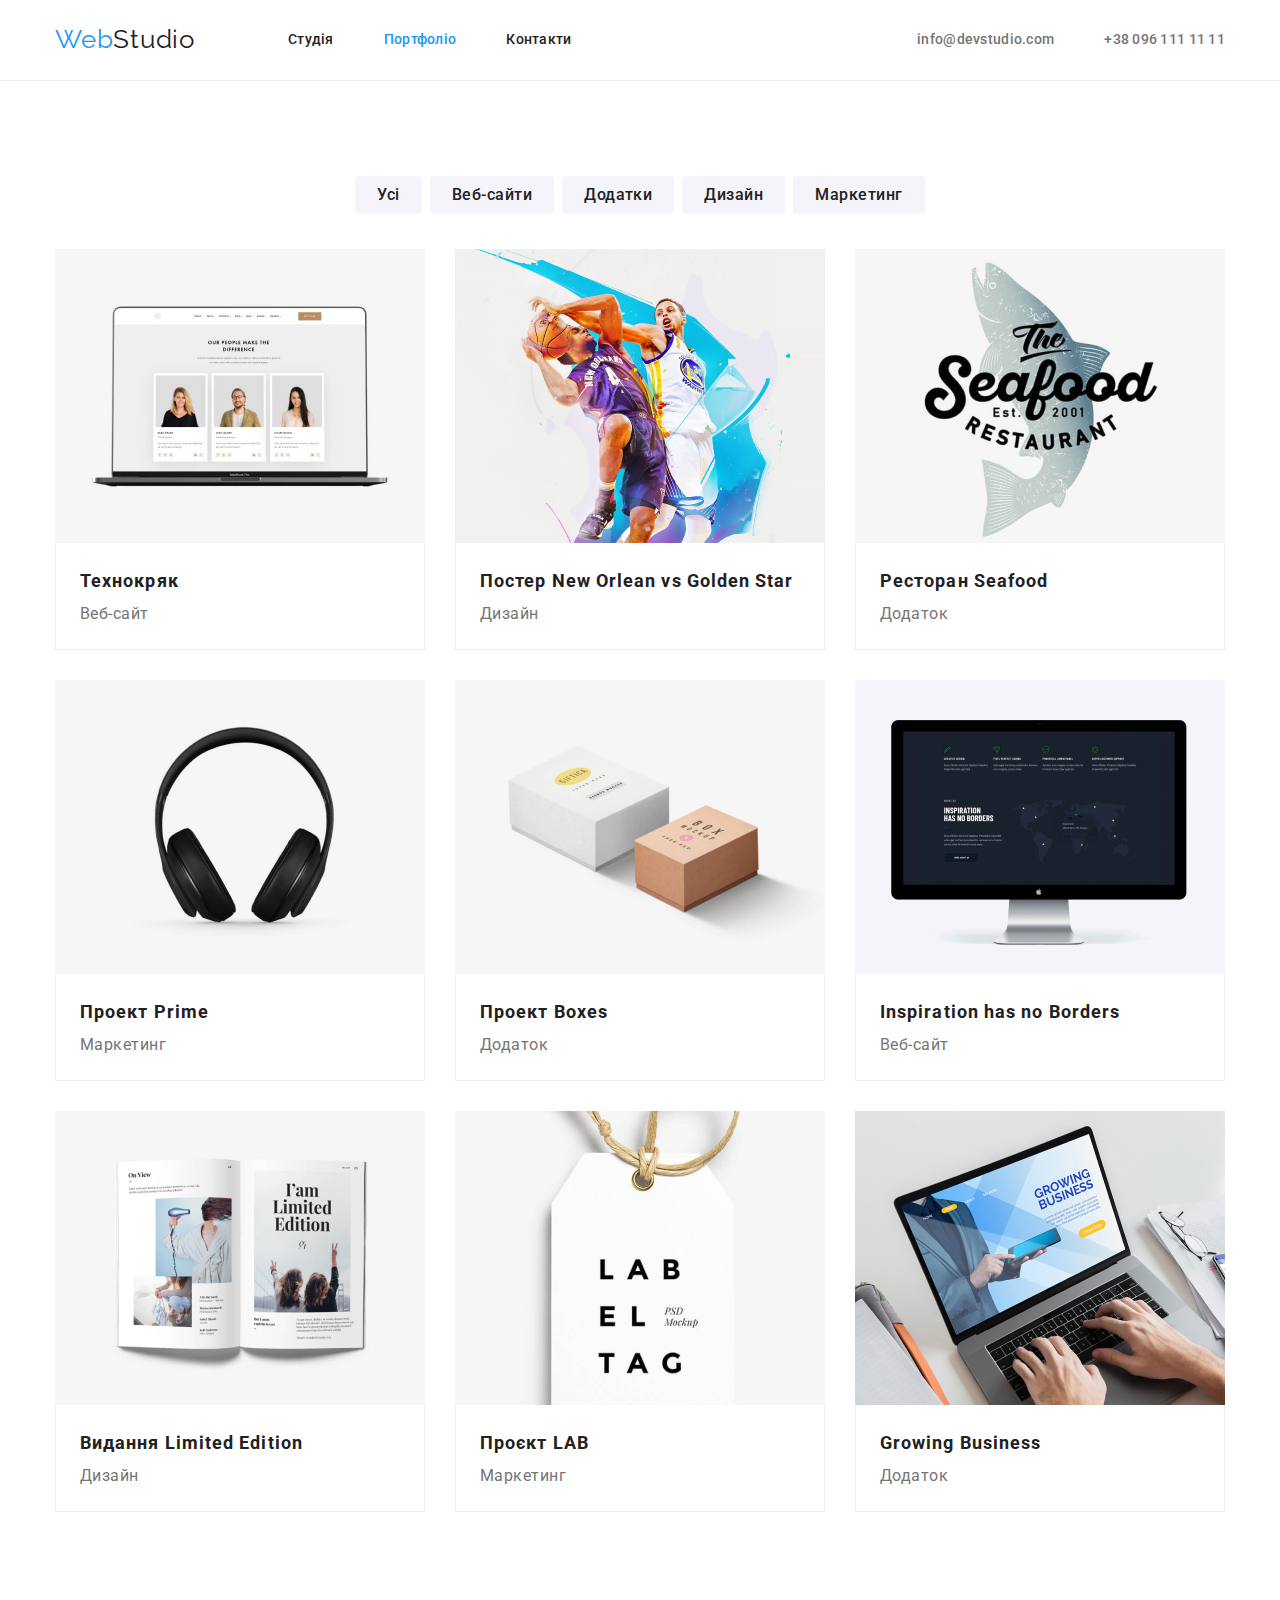
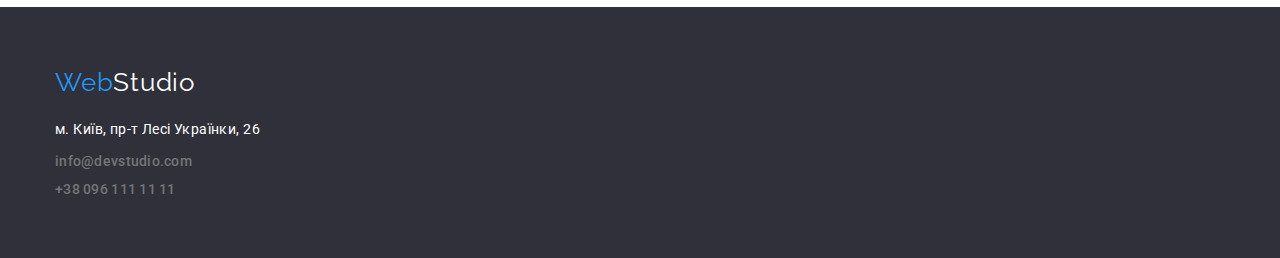
==== commit 1334f058: "add portfolio cards border" ====
--- a/portfolio.html
+++ b/portfolio.html
@@ -59,15 +59,15 @@
     <div class="container">
         <h1 class="hide-heading">Роботи</h1>
         <ul class="list works-list">
-            <li class="works"><a href="" ><img src="./images/technokryak.jpg" alt="макет веб-сайту" width="370"><h2>Технокряк</h2><p>Веб-сайт</p></a></li>
-            <li class="works"><a href="" ><img src="./images/neworlean.jpg" alt="постер" width="370"><h2>Постер New Orlean vs Golden Star</h2><p>Дизайн</p></a></li>
-            <li class="works"><a href="" ><img src="./images/seafood.jpg" alt="лого додатку seafood" width="370"><h2>Ресторан Seafood</h2><p>Додаток</p></a></li>
-            <li class="works"><a href="" ><img src="./images/prime.jpg" alt="логотип prime" width="370"><h2>Проект Prime</h2><p>Маркетинг</p></a></li>
-            <li class="works"><a href="" ><img src="./images/boxes.jpg" alt="логотип boxes" width="370"><h2>Проект Boxes</h2><p>Додаток</p></a></li>
-            <li class="works"><a href="" ><img src="./images/inspiration.jpg" alt="макет веб-сайту" width="370"><h2>Inspiration has no Borders</h2><p>Веб-сайт</p></a</li>
-            <li class="works"><a href="" ><img src="./images/limited.jpg" alt="макет видання" width="370"><h2>Видання Limited Edition</h2><p>Дизайн</p></a></li>
-            <li class="works"><a href="" ><img src="./images/projectlab.jpg" alt="логотип проект LAB" width="370"><h2>Проект LAB</h2><p>Маркетинг</p></a></li>
-            <li class="works"><a href="" ><img src="./images/business.jpg" alt="макет Growing Business" width="370"><h2>Growing Business</h2><p>Додаток</p></a></li>
+            <li class="works"><a href="" ><img src="./images/technokryak.jpg" alt="макет веб-сайту" width="370"><div class="card-border"><h2>Технокряк</h2><p>Веб-сайт</p></div></a></li>
+            <li class="works"><a href="" ><img src="./images/neworlean.jpg" alt="постер" width="370"><div class="card-border"><h2>Постер New Orlean vs Golden Star</h2><p>Дизайн</p></div></a></li>
+            <li class="works"><a href="" ><img src="./images/seafood.jpg" alt="лого додатку seafood" width="370"><div class="card-border"><h2>Ресторан Seafood</h2><p>Додаток</p></div></a></li>
+            <li class="works"><a href="" ><img src="./images/prime.jpg" alt="логотип prime" width="370"><div class="card-border"><h2>Проект Prime</h2><p>Маркетинг</p></div></a></li>
+            <li class="works"><a href="" ><img src="./images/boxes.jpg" alt="логотип boxes" width="370"><div class="card-border"><h2>Проект Boxes</h2><p>Додаток</p></div></a></li>
+            <li class="works"><a href="" ><img src="./images/inspiration.jpg" alt="макет веб-сайту" width="370"><div class="card-border"><h2>Inspiration has no Borders</h2><p>Веб-сайт</p></div></a</li>
+            <li class="works"><a href="" ><img src="./images/limited.jpg" alt="макет видання" width="370"><div class="card-border"><h2>Видання Limited Edition</h2><p>Дизайн</p></div></a></li>
+            <li class="works"><a href="" ><img src="./images/projectlab.jpg" alt="логотип проект LAB" width="370"><div class="card-border"><h2>Проєкт LAB</h2><p>Маркетинг</p></div></a></li>
+            <li class="works"><a href="" ><img src="./images/business.jpg" alt="макет Growing Business" width="370"><div class="card-border"><h2>Growing Business</h2><p>Додаток</p></div></a></li>
         </ul>
     </div>
         
--- a/css/styles.css
+++ b/css/styles.css
@@ -177,10 +177,39 @@
 
 .works-list li {
     margin-right: 30px;
+    margin-bottom: 30px;
+    background: #FFFFFF;
+}
+
+.works-list img {
+    margin-bottom: -4px;
+}
+
+.card-border {
+    border-left: 1px solid #EEEEEE;
+    border-right: 1px solid #EEEEEE;
+    border-bottom: 1px solid #EEEEEE;
+}
+
+.works h2 {
+    padding-top: 20px;
+}
+
+.works h2,
+.works p {
+    padding-left: 24px;
+}
+
+.works p {
+    padding-bottom: 20px;
 }
 
 .works-list li:nth-child(3n) {
     margin-right: 0;
+}
+
+.works-list li:nth-last-child(-n + 3) {
+    margin-bottom: 0px;
 }
 
 /* hide logical header */
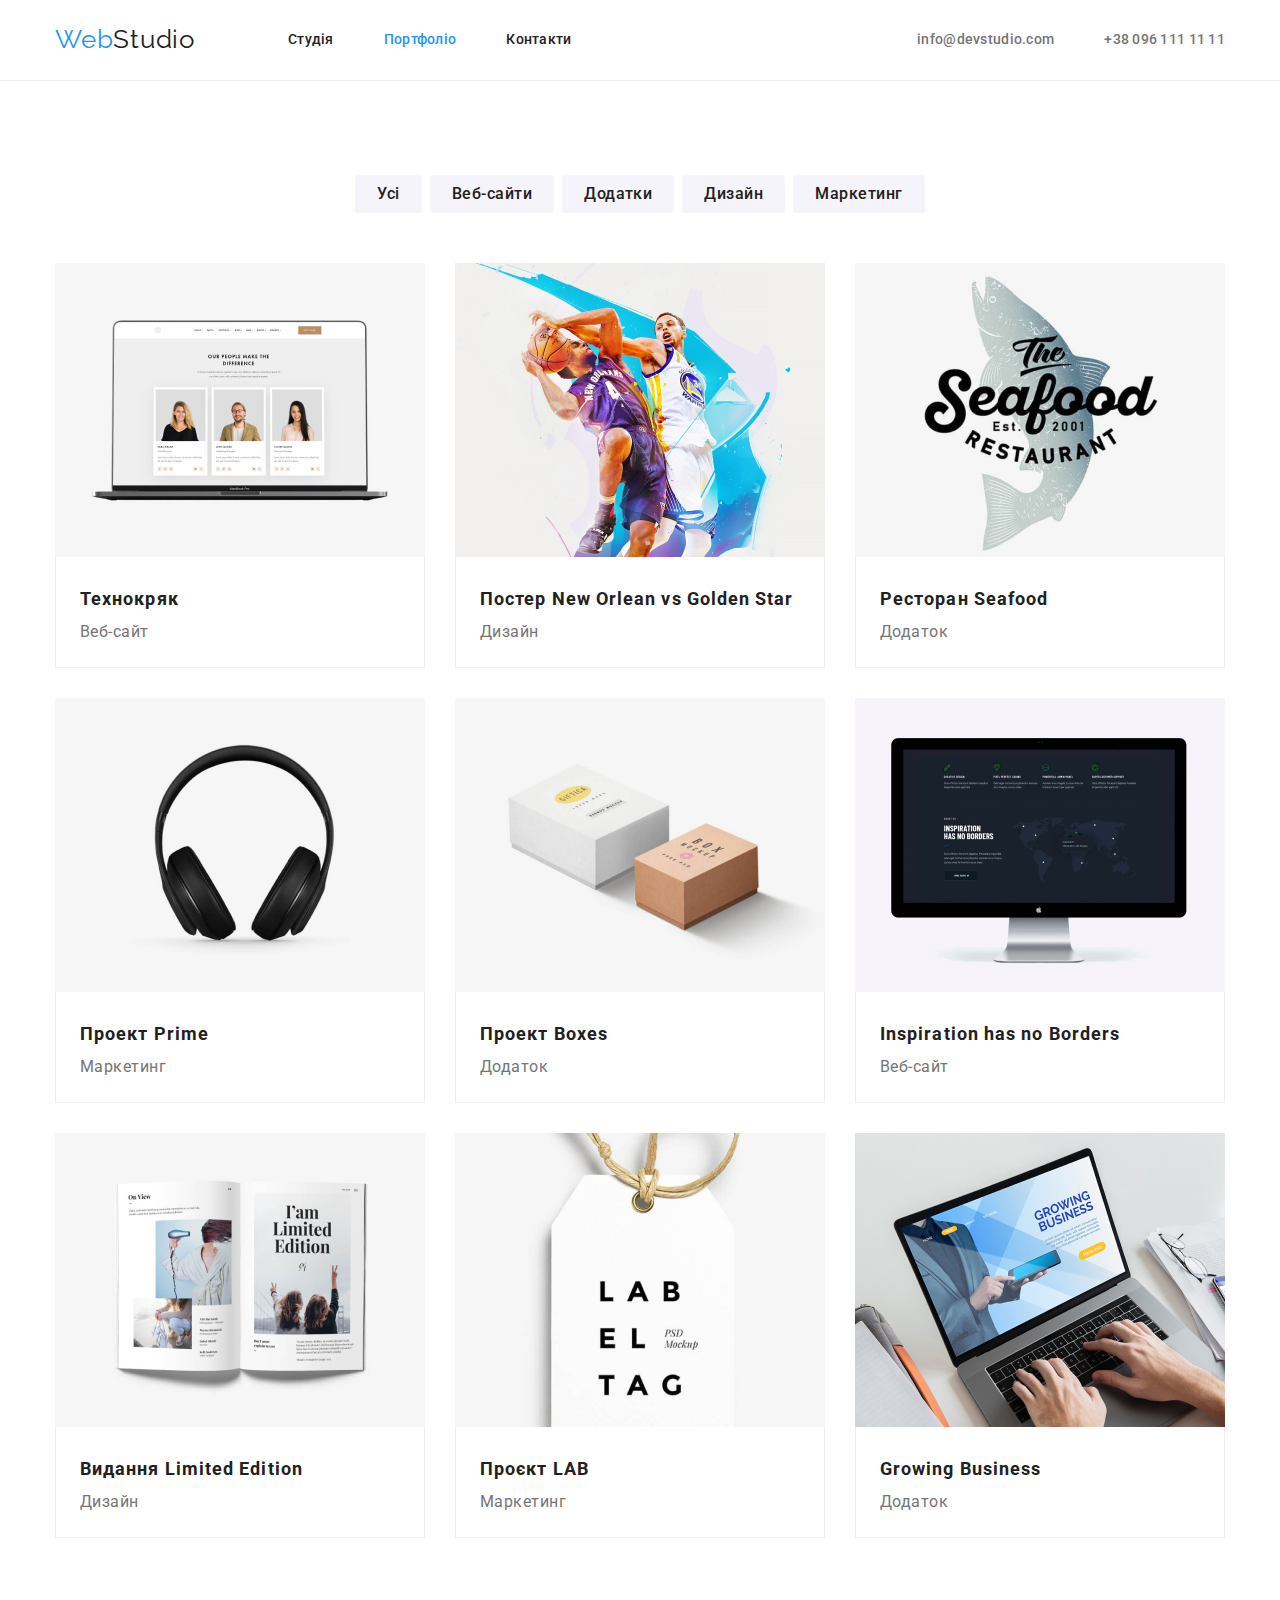
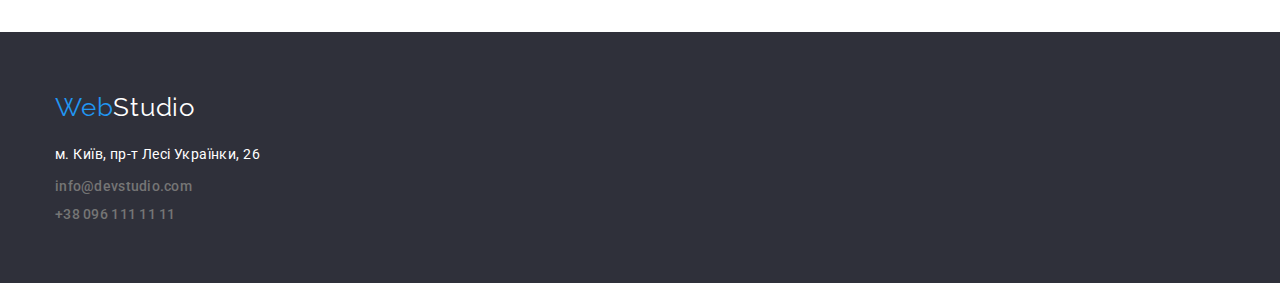
==== commit a80b4b82: "hw 03 update" ====
--- a/portfolio.html
+++ b/portfolio.html
@@ -43,9 +43,9 @@
     <!-- Unique Page Content -->
     <main>
     <!-- Фільтр робіт -->
-    <section>
+    <section class="section">
         <div class="container">
-            <h1 class="hide-heading">Фільтр робіт</h1>
+            <h1 class="hide-heading">Роботи</h1>
             <ul class="list filter-list">
                 <li><button type="button" class="button">Усі</button></li>
                 <li><button type="button" class="button">Веб-сайти</button></li>
@@ -53,24 +53,20 @@
                 <li><button type="button" class="button">Дизайн</button></li>
                 <li><button type="button" class="button">Маркетинг</button></li>
             </ul>
+        
+            <!-- Роботи -->
+            <ul class="list works-list">
+                <li class="works"><a href="" ><img src="./images/technokryak.jpg" alt="макет веб-сайту" width="370"><div class="card-border"><h2>Технокряк</h2><p>Веб-сайт</p></div></a></li>
+                <li class="works"><a href="" ><img src="./images/neworlean.jpg" alt="постер" width="370"><div class="card-border"><h2>Постер New Orlean vs Golden Star</h2><p>Дизайн</p></div></a></li>
+                <li class="works"><a href="" ><img src="./images/seafood.jpg" alt="лого додатку seafood" width="370"><div class="card-border"><h2>Ресторан Seafood</h2><p>Додаток</p></div></a></li>
+                <li class="works"><a href="" ><img src="./images/prime.jpg" alt="логотип prime" width="370"><div class="card-border"><h2>Проект Prime</h2><p>Маркетинг</p></div></a></li>
+                <li class="works"><a href="" ><img src="./images/boxes.jpg" alt="логотип boxes" width="370"><div class="card-border"><h2>Проект Boxes</h2><p>Додаток</p></div></a></li>
+                <li class="works"><a href="" ><img src="./images/inspiration.jpg" alt="макет веб-сайту" width="370"><div class="card-border"><h2>Inspiration has no Borders</h2><p>Веб-сайт</p></div></a</li>
+                <li class="works"><a href="" ><img src="./images/limited.jpg" alt="макет видання" width="370"><div class="card-border"><h2>Видання Limited Edition</h2><p>Дизайн</p></div></a></li>
+                <li class="works"><a href="" ><img src="./images/projectlab.jpg" alt="логотип проект LAB" width="370"><div class="card-border"><h2>Проєкт LAB</h2><p>Маркетинг</p></div></a></li>
+                <li class="works"><a href="" ><img src="./images/business.jpg" alt="макет Growing Business" width="370"><div class="card-border"><h2>Growing Business</h2><p>Додаток</p></div></a></li>
+            </ul>
         </div>
-        
-    <!-- Роботи -->
-    <div class="container">
-        <h1 class="hide-heading">Роботи</h1>
-        <ul class="list works-list">
-            <li class="works"><a href="" ><img src="./images/technokryak.jpg" alt="макет веб-сайту" width="370"><div class="card-border"><h2>Технокряк</h2><p>Веб-сайт</p></div></a></li>
-            <li class="works"><a href="" ><img src="./images/neworlean.jpg" alt="постер" width="370"><div class="card-border"><h2>Постер New Orlean vs Golden Star</h2><p>Дизайн</p></div></a></li>
-            <li class="works"><a href="" ><img src="./images/seafood.jpg" alt="лого додатку seafood" width="370"><div class="card-border"><h2>Ресторан Seafood</h2><p>Додаток</p></div></a></li>
-            <li class="works"><a href="" ><img src="./images/prime.jpg" alt="логотип prime" width="370"><div class="card-border"><h2>Проект Prime</h2><p>Маркетинг</p></div></a></li>
-            <li class="works"><a href="" ><img src="./images/boxes.jpg" alt="логотип boxes" width="370"><div class="card-border"><h2>Проект Boxes</h2><p>Додаток</p></div></a></li>
-            <li class="works"><a href="" ><img src="./images/inspiration.jpg" alt="макет веб-сайту" width="370"><div class="card-border"><h2>Inspiration has no Borders</h2><p>Веб-сайт</p></div></a</li>
-            <li class="works"><a href="" ><img src="./images/limited.jpg" alt="макет видання" width="370"><div class="card-border"><h2>Видання Limited Edition</h2><p>Дизайн</p></div></a></li>
-            <li class="works"><a href="" ><img src="./images/projectlab.jpg" alt="логотип проект LAB" width="370"><div class="card-border"><h2>Проєкт LAB</h2><p>Маркетинг</p></div></a></li>
-            <li class="works"><a href="" ><img src="./images/business.jpg" alt="макет Growing Business" width="370"><div class="card-border"><h2>Growing Business</h2><p>Додаток</p></div></a></li>
-        </ul>
-    </div>
-        
     </section>
     </main>
     <footer class="page-footer">
--- a/css/styles.css
+++ b/css/styles.css
@@ -110,10 +110,12 @@
     padding-left: 0;
 }
 
+.section.pros {
+    padding-bottom: 0;
+}
+
 .pros-list {
     display: flex;
-    padding-top: 95px;
-    padding-bottom: 95px;
 }
 
 .pros-list h3,
@@ -128,40 +130,52 @@
 
 .activity-list {
     display: flex;
-    justify-content: space-between;;
-    padding-bottom: 95px;
+    justify-content: space-between;
+}
+
+.activity-list img {
+    display: block;
+    max-width: 100%;
+    height: auto;
 }
 
 .team-list {
     display: flex;
     justify-content: space-between;
-    padding-bottom: 95px;
-}
-
-.card {
-    height: 368px;
-    background: var(--white-text-color);
-
+}
+
+.team-list .card {
     box-shadow: 0px 1px 3px rgba(0, 0, 0, 0.12), 0px 1px 1px rgba(0, 0, 0, 0.14), 0px 2px 1px rgba(0, 0, 0, 0.2);
     border-radius: 0px 0px 4px 4px;
 }
 
-.card h3 {
-    display: block;
-    margin-top: 30px;
+.card img {
+    display: block;
+    max-width: 100%;
+    height: auto;
+}
+
+.card-label {
+    padding-top: 30px;
+    padding-bottom: 30px;
+
+    background: var(--white-text-color);
+}
+
+.card-label h3 {
+    display: block;
     margin-bottom: 10px;
     text-align: center;
 }
 
-.card p {
+.card-label p {
     text-align: center;
-
 }
 
 .filter-list {
     display: flex;
     justify-content: center;
-    padding-top: 95px;
+    margin-bottom: 50px;
 }
 
 .filter-list li:not(:last-child) {
@@ -171,8 +185,6 @@
 .works-list {
     display: flex;
     flex-wrap: wrap;
-    padding-top: 35px;
-    padding-bottom: 95px;
 }
 
 .works-list li {
@@ -186,22 +198,13 @@
 }
 
 .card-border {
+    padding-top: 24px;
+    padding-left: 24px;
+    padding-right: 24px;
+    padding-bottom: 20px;
     border-left: 1px solid #EEEEEE;
     border-right: 1px solid #EEEEEE;
     border-bottom: 1px solid #EEEEEE;
-}
-
-.works h2 {
-    padding-top: 20px;
-}
-
-.works h2,
-.works p {
-    padding-left: 24px;
-}
-
-.works p {
-    padding-bottom: 20px;
 }
 
 .works-list li:nth-child(3n) {
@@ -287,9 +290,6 @@
     background-color: var(--dark-background-color);
     /* put text-align: center; into parent and all descendants will inherit centrical alignment */
     text-align: center;
-}
-
-.hero .container {
     padding-top: 200px;
     padding-bottom: 200px;
 }
@@ -327,18 +327,26 @@
 }
 
 /* section title formatting */
+
+.section {
+    padding-top: 94px;
+    padding-bottom: 94px;
+}
+
 .section.team {
     background-color: var(--off-white-color);
 }
 
 .section-title {
+    margin-top:0;
+    margin-bottom: 10px;
+
     color: var(--main-text-color);
     font-weight: 700;
     font-size: 14px;
     line-height: 1.14;
     letter-spacing: 0.03em;
     text-transform: uppercase;
-    margin-top:0;
 }
 
 .section-text {
@@ -349,8 +357,8 @@
 }
 
 .section-title.bigfont {
-    padding-top: 50px;
-    padding-bottom: 50px;
+    padding-top: 0;
+    margin-bottom: 50px;
 
     font-size: 36px;
     line-height: 1.17;
@@ -359,11 +367,6 @@
 }
 
 /* our team */
-
-.section.team .bigfont {
- padding-top: 95px;
- padding-bottom: 50px;
-}
 
 .team-member {
     color: var(--main-text-color);
